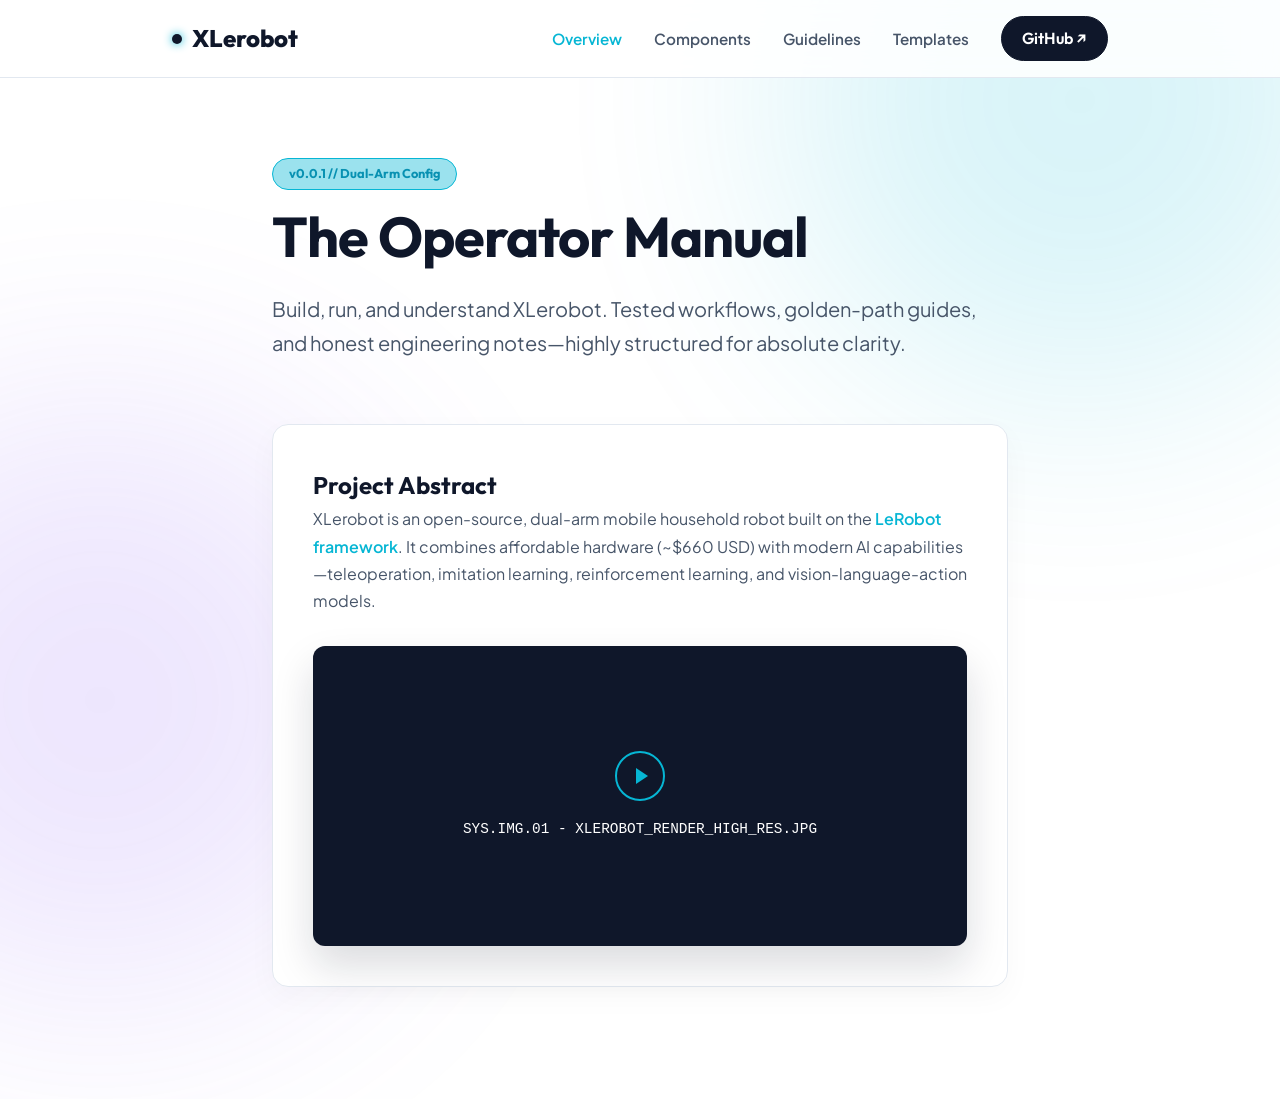
==== index.html @ f9803b89 "template" ====
<!DOCTYPE html>
<html lang="en">
<head>
    <meta charset="UTF-8">
    <meta name="viewport" content="width=device-width, initial-scale=1.0">
    <title>XLerobot | Overview</title>
    <link rel="stylesheet" href="styles.css">
    <link href="https://fonts.googleapis.com/css2?family=Outfit:wght@400;600;800&family=Plus+Jakarta+Sans:wght@400;500;600&display=swap" rel="stylesheet">
</head>
<body>
    <div class="ambient-blob blob-cyan"></div>
    <div class="ambient-blob blob-purple"></div>

    <nav class="top-nav">
        <div class="nav-content">
            <div class="brand">
                <div class="brand-dot"></div>
                XLerobot
            </div>
            <div class="nav-links">
                <a href="index.html" class="active">Overview</a>
                <a href="components.html">Components</a>
                <a href="guidelines.html">Guidelines</a>
                <a href="templates.html">Templates</a>
                <a href="https://github.com/Vector-Wangel/XLeRobot" target="_blank" class="btn-neon">GitHub ↗</a>
            </div>
        </div>
    </nav>

    <main class="page-container">
        <header class="hero">
            <span class="tech-badge">v0.0.1 // Dual-Arm Config</span>
            <h1 class="hero-title">The Operator Manual</h1>
            <p class="hero-desc">Build, run, and understand XLerobot. Tested workflows, golden-path guides, and honest engineering notes—highly structured for absolute clarity.</p>
        </header>

        <section class="card">
            <h2>Project Abstract</h2>
            <p>XLerobot is an open-source, dual-arm mobile household robot built on the <a href="https://github.com/huggingface/lerobot" class="text-neon">LeRobot framework</a>. It combines affordable hardware (~$660 USD) with modern AI capabilities—teleoperation, imitation learning, reinforcement learning, and vision-language-action models.</p>
            
            <div class="media-placeholder mt-4">
                <div class="play-icon"></div>
                <span>SYS.IMG.01 - XLEROBOT_RENDER_HIGH_RES.JPG</span>
            </div>
        </section>
    </main>
</body>
</html>
---- styles.css ----
/* --- LIGHT NEON TECH VARIABLES --- */
:root {
    /* Pure readable background */
    --bg-page: #ffffff;
    --bg-card: #ffffff;
    
    /* High Contrast Text */
    --text-main: #0f172a; /* Slate 900 - Almost Black */
    --text-body: #475569; /* Slate 600 - Highly readable gray */
    
    /* Vibrant Neons (Tuned for white bg) */
    --neon-cyan: #06b6d4;
    --neon-cyan-glow: rgba(6, 182, 212, 0.4);
    --neon-purple: #8b5cf6;
    --neon-purple-glow: rgba(139, 92, 246, 0.4);
    --neon-pink: #ec4899;
    --neon-pink-glow: rgba(236, 72, 153, 0.4);
    
    /* Dark Elements (for contrast) */
    --dark-surface: #0f172a;
    --dark-border: #1e293b;
    
    /* UI Lines */
    --border-light: #e2e8f0;
    
    /* Animations */
    --smooth: all 0.3s cubic-bezier(0.25, 0.8, 0.25, 1);
}

/* --- RESET & TYPOGRAPHY --- */
* { box-sizing: border-box; margin: 0; padding: 0; }
html { scroll-behavior: smooth; }

body {
    font-family: 'Plus Jakarta Sans', sans-serif;
    background-color: var(--bg-page);
    color: var(--text-body);
    line-height: 1.7;
    position: relative;
    overflow-x: hidden;
}

h1, h2, h3, h4 {
    font-family: 'Outfit', sans-serif;
    color: var(--text-main);
    font-weight: 700;
}

.mt-4 { margin-top: 2rem; }

/* --- AMBIENT BLOBS (Light mode style) --- */
.ambient-blob {
    position: fixed;
    width: 600px; height: 600px;
    border-radius: 50%;
    filter: blur(120px);
    z-index: -1;
    opacity: 0.15; /* Subtle so it doesn't interrupt reading */
    animation: float 12s infinite alternate ease-in-out;
}
.blob-cyan { top: -200px; right: -100px; background: var(--neon-cyan); }
.blob-purple { bottom: -100px; left: -200px; background: var(--neon-purple); animation-delay: -4s; }

@keyframes float {
    0% { transform: translateY(0) scale(1); }
    100% { transform: translateY(50px) scale(1.05); }
}

/* --- TOP NAVIGATION --- */
.top-nav {
    position: sticky;
    top: 0; width: 100%;
    background: rgba(255, 255, 255, 0.85);
    backdrop-filter: blur(16px);
    border-bottom: 1px solid var(--border-light);
    z-index: 100;
}

.nav-content {
    max-width: 1000px; margin: 0 auto;
    padding: 1rem 2rem;
    display: flex; justify-content: space-between; align-items: center;
}

.brand {
    font-family: 'Outfit', sans-serif;
    font-size: 1.5rem; font-weight: 800;
    color: var(--text-main);
    display: flex; align-items: center; gap: 10px;
}

.brand-dot {
    width: 10px; height: 10px; border-radius: 50%;
    background: var(--text-main);
    box-shadow: 0 0 10px var(--neon-cyan);
}

.nav-links { display: flex; align-items: center; gap: 2rem; }
.nav-links a:not(.btn-neon) {
    color: var(--text-body);
    text-decoration: none; font-weight: 600;
    font-size: 0.95rem;
    transition: var(--smooth);
}
.nav-links a:not(.btn-neon):hover, .nav-links a.active {
    color: var(--neon-cyan);
}

.btn-neon {
    background: var(--dark-surface);
    color: #fff;
    border: 1px solid var(--dark-surface);
    padding: 0.5rem 1.25rem;
    border-radius: 30px;
    text-decoration: none; font-family: 'Outfit', sans-serif; font-weight: 600;
    transition: var(--smooth);
}
.btn-neon:hover {
    background: #fff;
    color: var(--text-main);
    border-color: var(--neon-cyan);
    box-shadow: 0 0 20px var(--neon-cyan-glow);
}

/* --- PAGE LAYOUT --- */
.page-container {
    max-width: 800px; /* Constrained for perfect reading width */
    margin: 0 auto;
    padding: 5rem 2rem;
}

.hero { margin-bottom: 4rem; }
.page-header { margin-bottom: 3rem; border-bottom: 2px solid var(--text-main); padding-bottom: 1.5rem;}
.page-header h1 { font-size: 2.5rem; margin-bottom: 0.5rem; }

.tech-badge {
    display: inline-block;
    padding: 0.25rem 1rem;
    background: var(--neon-cyan-glow);
    color: #0891b2;
    border: 1px solid var(--neon-cyan);
    border-radius: 20px;
    font-size: 0.8rem; font-weight: 700; font-family: 'Outfit', sans-serif;
    margin-bottom: 1rem;
}
.tech-badge.purple { background: var(--neon-purple-glow); color: #7c3aed; border-color: var(--neon-purple); }

.hero-title { font-size: 3.5rem; letter-spacing: -1px; line-height: 1.1; margin-bottom: 1.5rem; }
.hero-desc { font-size: 1.25rem; color: var(--text-body); }

/* --- CARDS & SECTIONS --- */
.card {
    background: var(--bg-card);
    border: 1px solid var(--border-light);
    border-radius: 16px;
    padding: 2.5rem;
    box-shadow: 0 10px 30px rgba(0,0,0,0.03);
    margin-bottom: 2rem;
    transition: var(--smooth);
}

.text-neon { color: var(--neon-cyan); font-weight: 600; text-decoration: none; }
.text-neon:hover { text-decoration: underline; }

/* Grid for Guidelines */
.grid-2 { display: grid; grid-template-columns: 1fr 1fr; gap: 1.5rem; margin-bottom: 2rem;}
.grid-2 .card { padding: 1.5rem; margin-bottom: 0; }
.card-title { font-size: 1.25rem; margin-bottom: 0.75rem; }

/* Neon Hover Effects on White Cards */
.neon-hover-purple:hover { border-color: var(--neon-purple); box-shadow: 0 10px 30px var(--neon-purple-glow); transform: translateY(-3px); }
.neon-hover-cyan:hover { border-color: var(--neon-cyan); box-shadow: 0 10px 30px var(--neon-cyan-glow); transform: translateY(-3px); }
.neon-hover-pink:hover { border-color: var(--neon-pink); box-shadow: 0 10px 30px var(--neon-pink-glow); transform: translateY(-3px); }

/* --- COMPONENTS (Tables, Terminal, Media) --- */
.media-placeholder {
    width: 100%; height: 300px;
    background: var(--dark-surface);
    border-radius: 12px;
    display: flex; flex-direction: column; align-items: center; justify-content: center;
    color: #fff; font-family: monospace; font-size: 0.9rem;
    box-shadow: 0 20px 40px rgba(15, 23, 42, 0.15);
    transition: var(--smooth);
}
.media-placeholder:hover { box-shadow: 0 15px 35px var(--neon-cyan-glow); border: 1px solid var(--neon-cyan); }
.play-icon { width: 50px; height: 50px; border: 2px solid var(--neon-cyan); border-radius: 50%; margin-bottom: 1rem; display: flex; justify-content: center; align-items: center; }
.play-icon::after { content: ''; border-top: 8px solid transparent; border-bottom: 8px solid transparent; border-left: 12px solid var(--neon-cyan); margin-left: 4px; }

/* Table */
.table-container { overflow-x: auto; border: 1px solid var(--border-light); border-radius: 12px; }
.tech-table { width: 100%; border-collapse: collapse; text-align: left; }
.tech-table th { background: #f8fafc; font-family: 'Outfit'; font-weight: 600; padding: 1rem; border-bottom: 1px solid var(--border-light); }
.tech-table td { padding: 1rem; border-bottom: 1px solid var(--border-light); color: var(--text-main); }
.tech-table tr:hover td { background: #f1f5f9; }

/* Dark Terminal Box */
.terminal-box {
    background: var(--dark-surface);
    border-radius: 12px; overflow: hidden;
    box-shadow: 0 15px 30px rgba(0,0,0,0.1);
}
.terminal-header {
    background: var(--dark-border); padding: 0.75rem 1rem;
    display: flex; align-items: center; gap: 1rem;
    font-family: monospace; font-size: 0.85rem; color: #94a3b8;
}
.dots { display: flex; gap: 6px; }
.dot { width: 10px; height: 10px; border-radius: 50%; }
.dot.red { background: #ef4444; } .dot.yellow { background: #f59e0b; } .dot.green { background: #10b981; }
.terminal-body { padding: 1.5rem; font-family: monospace; font-size: 0.9rem; color: #e2e8f0; line-height: 1.7; }
.log-info { color: #2dd4bf; text-shadow: 0 0 5px rgba(45, 212, 191, 0.5); }

/* --- ALERTS & TEMPLATES --- */
.alert-box {
    position: relative; padding: 1.5rem 1.5rem 1.5rem 2.5rem;
    border-radius: 12px; background: #fff1f2; border: 1px solid #fecdd3;
    color: #be123c; overflow: hidden;
}
.alert-accent { position: absolute; top: 0; left: 0; width: 6px; height: 100%; background: #e11d48; }

.template-block { margin-bottom: 3rem; }
.template-header { display: flex; justify-content: space-between; align-items: center; margin-bottom: 1rem; }
.template-header h2 { margin: 0; font-size: 1.5rem; }

/* Dark Code blocks for templates */
pre {
    background: var(--dark-surface); padding: 1.5rem;
    border-radius: 12px; overflow-x: auto;
    font-family: monospace; font-size: 0.9rem; color: #cbd5e1;
    border-left: 4px solid var(--neon-cyan);
    box-shadow: 0 10px 20px rgba(0,0,0,0.05);
}

/* --- RESPONSIVE --- */
@media (max-width: 768px) {
    .grid-2 { grid-template-columns: 1fr; }
    .hero-title { font-size: 2.5rem; }
    .nav-links a:not(.active) { display: none; }
}
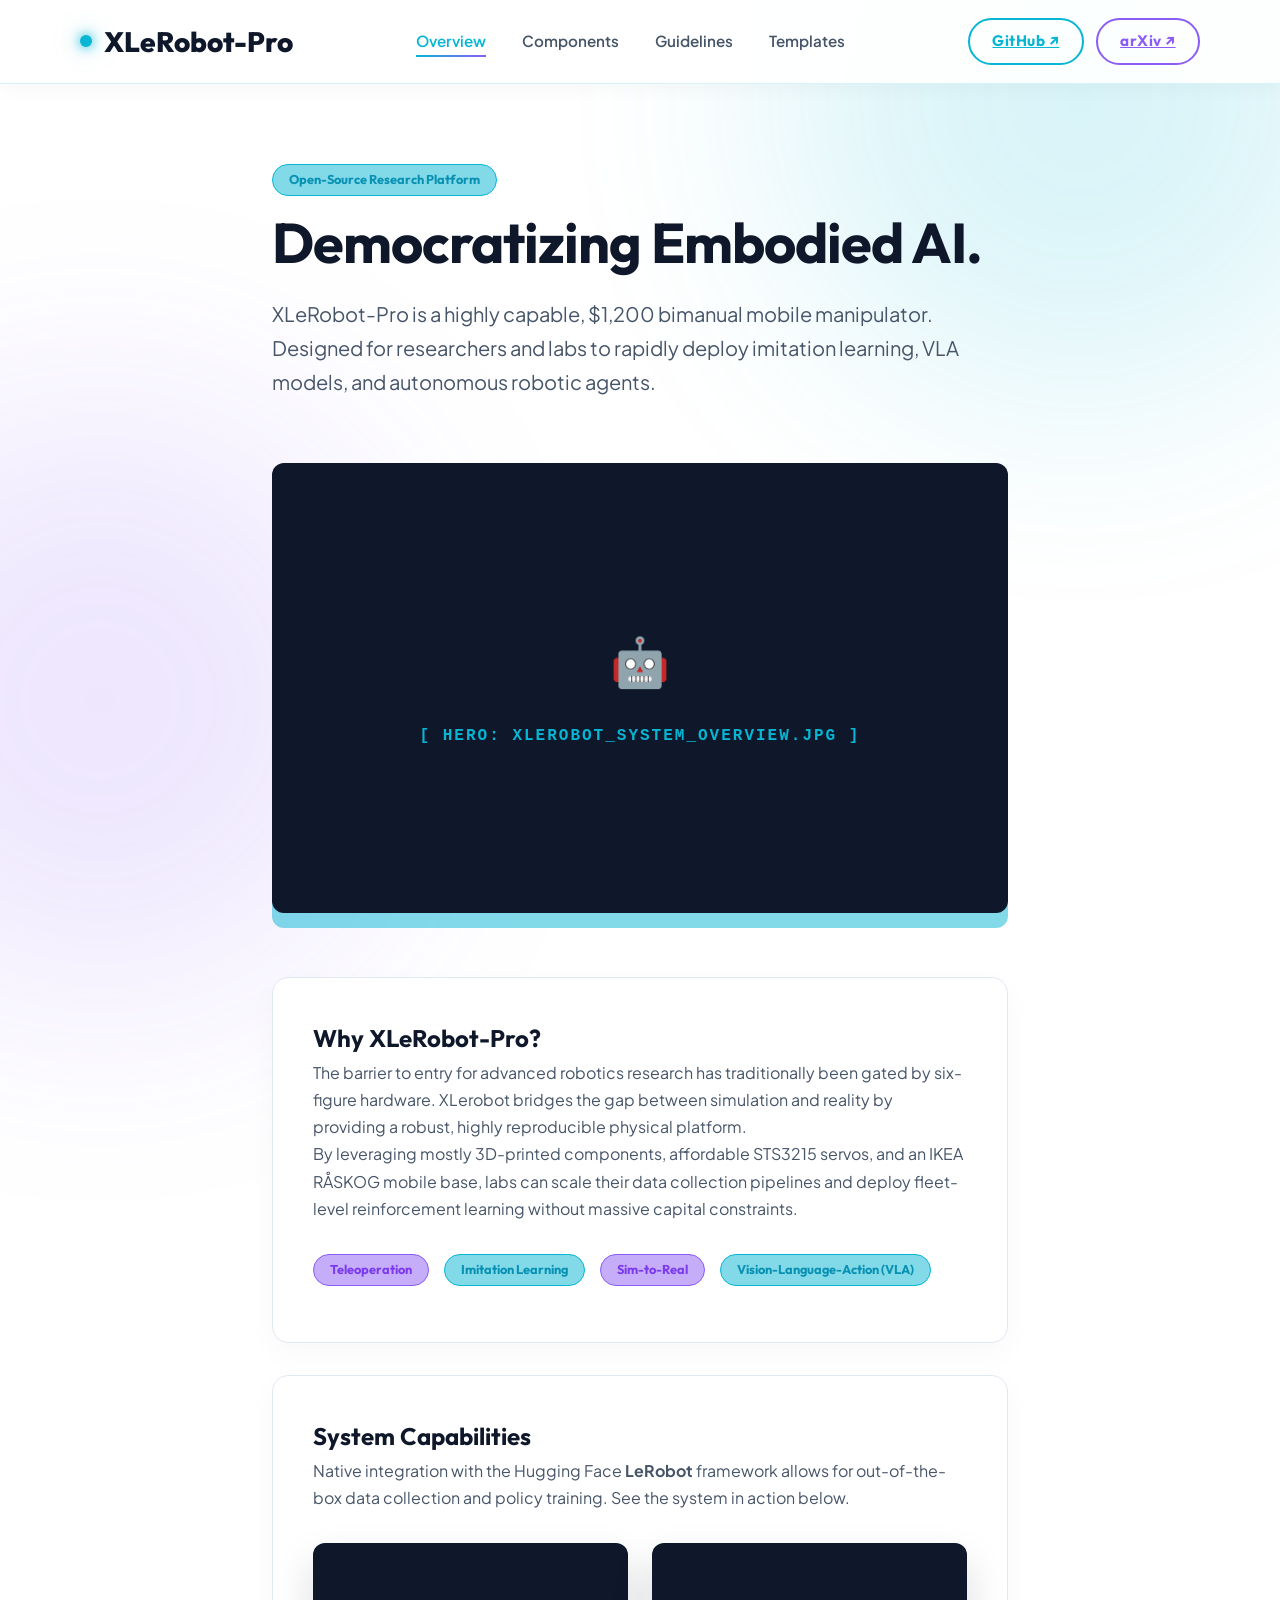
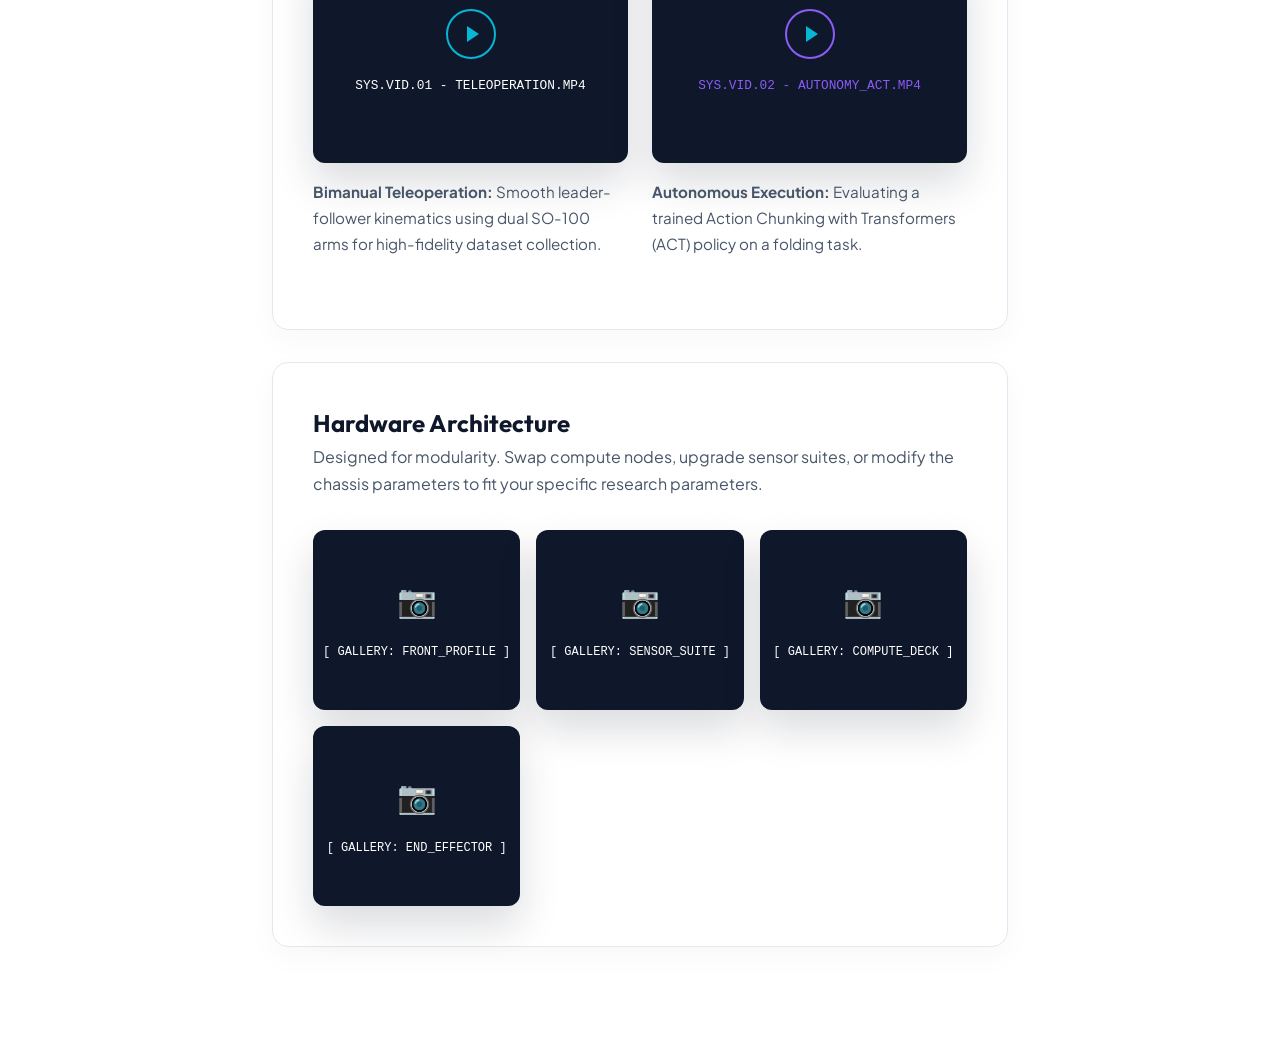
==== commit e4a1eb2b: "index + components" ====
--- a/index.html
+++ b/index.html
@@ -3,7 +3,7 @@
 <head>
     <meta charset="UTF-8">
     <meta name="viewport" content="width=device-width, initial-scale=1.0">
-    <title>XLerobot | Overview</title>
+    <title>XLerobot | Platform Overview</title>
     <link rel="stylesheet" href="styles.css">
     <link href="https://fonts.googleapis.com/css2?family=Outfit:wght@400;600;800&family=Plus+Jakarta+Sans:wght@400;500;600&display=swap" rel="stylesheet">
 </head>
@@ -13,36 +13,103 @@
 
     <nav class="top-nav">
         <div class="nav-content">
-            <div class="brand">
+            <a href="index.html" class="brand">
                 <div class="brand-dot"></div>
-                XLerobot
+                XLeRobot-Pro
+            </a>
+            <div class="nav-menu">
+                <a href="index.html" class="nav-link active">Overview</a>
+                <a href="components.html" class="nav-link">Components</a>
+                <a href="guidelines.html" class="nav-link">Guidelines</a>
+                <a href="templates.html" class="nav-link">Templates</a>
             </div>
-            <div class="nav-links">
-                <a href="index.html" class="active">Overview</a>
-                <a href="components.html">Components</a>
-                <a href="guidelines.html">Guidelines</a>
-                <a href="templates.html">Templates</a>
-                <a href="https://github.com/Vector-Wangel/XLeRobot" target="_blank" class="btn-neon">GitHub ↗</a>
+            <div class="nav-actions">
+                <a href="https://github.com/Vector-Wangel/XLeRobot" target="_blank" class="btn-neon btn-github">GitHub ↗</a>
+                <a href="https://arxiv.org/abs/YOUR_ARXIV_ID_HERE" target="_blank" class="btn-neon btn-arxiv">arXiv ↗</a>
             </div>
         </div>
     </nav>
 
     <main class="page-container">
+        
         <header class="hero">
-            <span class="tech-badge">v0.0.1 // Dual-Arm Config</span>
-            <h1 class="hero-title">The Operator Manual</h1>
-            <p class="hero-desc">Build, run, and understand XLerobot. Tested workflows, golden-path guides, and honest engineering notes—highly structured for absolute clarity.</p>
+            <span class="tech-badge">Open-Source Research Platform</span>
+            <h1 class="hero-title">Democratizing Embodied AI.</h1>
+            <p class="hero-desc">XLeRobot-Pro is a highly capable, $1,200 bimanual mobile manipulator. Designed for researchers and labs to rapidly deploy imitation learning, VLA models, and autonomous robotic agents.</p>
         </header>
 
-        <section class="card">
-            <h2>Project Abstract</h2>
-            <p>XLerobot is an open-source, dual-arm mobile household robot built on the <a href="https://github.com/huggingface/lerobot" class="text-neon">LeRobot framework</a>. It combines affordable hardware (~$660 USD) with modern AI capabilities—teleoperation, imitation learning, reinforcement learning, and vision-language-action models.</p>
+        <div class="hero-image-wrapper" style="margin-bottom: 4rem;">
+            <div class="media-placeholder" style="height: 450px; border-color: var(--neon-cyan); box-shadow: 0 15px 0px var(--neon-cyan-glow);">
+                <span style="font-size: 3rem; margin-bottom: 15px;">🤖</span>
+                <span style="font-size: 1rem; color: var(--neon-cyan); letter-spacing: 2px; font-weight: 600;">[ HERO: XLEROBOT_SYSTEM_OVERVIEW.JPG ]</span>
+            </div>
+        </div>
+
+        <section class="card neon-hover-cyan">
+            <h2>Why XLeRobot-Pro?</h2>
+            <p>The barrier to entry for advanced robotics research has traditionally been gated by six-figure hardware. XLerobot bridges the gap between simulation and reality by providing a robust, highly reproducible physical platform.</p>
+            <p>By leveraging mostly 3D-printed components, affordable STS3215 servos, and an IKEA RÅSKOG mobile base, labs can scale their data collection pipelines and deploy fleet-level reinforcement learning without massive capital constraints.</p>
             
-            <div class="media-placeholder mt-4">
-                <div class="play-icon"></div>
-                <span>SYS.IMG.01 - XLEROBOT_RENDER_HIGH_RES.JPG</span>
+            <div class="mt-4" style="display: flex; gap: 15px; flex-wrap: wrap;">
+                <span class="tech-badge purple">Teleoperation</span>
+                <span class="tech-badge">Imitation Learning</span>
+                <span class="tech-badge purple">Sim-to-Real</span>
+                <span class="tech-badge">Vision-Language-Action (VLA)</span>
             </div>
         </section>
+
+        <section class="card">
+            <h2>System Capabilities</h2>
+            <p>Native integration with the Hugging Face <strong>LeRobot</strong> framework allows for out-of-the-box data collection and policy training. See the system in action below.</p>
+            
+            <div class="grid-2 mt-4">
+                <div>
+                    <div class="media-placeholder" style="height: 220px;">
+                        <div class="play-icon"></div>
+                        <span style="font-size: 0.8rem;">SYS.VID.01 - TELEOPERATION.MP4</span>
+                    </div>
+                    <p style="margin-top: 1rem; font-size: 0.95rem;"><strong>Bimanual Teleoperation:</strong> Smooth leader-follower kinematics using dual SO-100 arms for high-fidelity dataset collection.</p>
+                </div>
+
+                <div>
+                    <div class="media-placeholder" style="height: 220px; border-color: var(--neon-purple);">
+                        <div class="play-icon" style="border-color: var(--neon-purple);"></div>
+                        <span style="font-size: 0.8rem; color: var(--neon-purple);">SYS.VID.02 - AUTONOMY_ACT.MP4</span>
+                    </div>
+                    <p style="margin-top: 1rem; font-size: 0.95rem;"><strong>Autonomous Execution:</strong> Evaluating a trained Action Chunking with Transformers (ACT) policy on a folding task.</p>
+                </div>
+            </div>
+        </section>
+
+        <section class="card neon-hover-purple">
+            <h2>Hardware Architecture</h2>
+            <p>Designed for modularity. Swap compute nodes, upgrade sensor suites, or modify the chassis parameters to fit your specific research parameters.</p>
+            
+            <div style="display: grid; grid-template-columns: repeat(auto-fit, minmax(200px, 1fr)); gap: 1rem; margin-top: 2rem;">
+                
+                <div class="media-placeholder" style="height: 180px;">
+                    <span style="font-size: 2rem; margin-bottom: 10px;">📷</span>
+                    <span style="font-size: 0.75rem;">[ GALLERY: FRONT_PROFILE ]</span>
+                </div>
+                
+                <div class="media-placeholder" style="height: 180px;">
+                    <span style="font-size: 2rem; margin-bottom: 10px;">📷</span>
+                    <span style="font-size: 0.75rem;">[ GALLERY: SENSOR_SUITE ]</span>
+                </div>
+                
+                <div class="media-placeholder" style="height: 180px;">
+                    <span style="font-size: 2rem; margin-bottom: 10px;">📷</span>
+                    <span style="font-size: 0.75rem;">[ GALLERY: COMPUTE_DECK ]</span>
+                </div>
+
+                <div class="media-placeholder" style="height: 180px;">
+                    <span style="font-size: 2rem; margin-bottom: 10px;">📷</span>
+                    <span style="font-size: 0.75rem;">[ GALLERY: END_EFFECTOR ]</span>
+                </div>
+
+            </div>
+        </section>
+
     </main>
 </body>
 </html>
--- a/styles.css
+++ b/styles.css
@@ -1,29 +1,18 @@
 /* --- LIGHT NEON TECH VARIABLES --- */
 :root {
-    /* Pure readable background */
     --bg-page: #ffffff;
     --bg-card: #ffffff;
-    
-    /* High Contrast Text */
-    --text-main: #0f172a; /* Slate 900 - Almost Black */
-    --text-body: #475569; /* Slate 600 - Highly readable gray */
-    
-    /* Vibrant Neons (Tuned for white bg) */
+    --text-main: #0f172a;
+    --text-body: #475569;
     --neon-cyan: #06b6d4;
-    --neon-cyan-glow: rgba(6, 182, 212, 0.4);
+    --neon-cyan-glow: rgba(6, 182, 212, 0.5);
     --neon-purple: #8b5cf6;
-    --neon-purple-glow: rgba(139, 92, 246, 0.4);
+    --neon-purple-glow: rgba(139, 92, 246, 0.5);
     --neon-pink: #ec4899;
     --neon-pink-glow: rgba(236, 72, 153, 0.4);
-    
-    /* Dark Elements (for contrast) */
     --dark-surface: #0f172a;
     --dark-border: #1e293b;
-    
-    /* UI Lines */
     --border-light: #e2e8f0;
-    
-    /* Animations */
     --smooth: all 0.3s cubic-bezier(0.25, 0.8, 0.25, 1);
 }
 
@@ -48,14 +37,14 @@
 
 .mt-4 { margin-top: 2rem; }
 
-/* --- AMBIENT BLOBS (Light mode style) --- */
+/* --- AMBIENT BLOBS --- */
 .ambient-blob {
     position: fixed;
     width: 600px; height: 600px;
     border-radius: 50%;
     filter: blur(120px);
     z-index: -1;
-    opacity: 0.15; /* Subtle so it doesn't interrupt reading */
+    opacity: 0.15;
     animation: float 12s infinite alternate ease-in-out;
 }
 .blob-cyan { top: -200px; right: -100px; background: var(--neon-cyan); }
@@ -66,71 +55,149 @@
     100% { transform: translateY(50px) scale(1.05); }
 }
 
-/* --- TOP NAVIGATION --- */
+/* --- TOP NAVIGATION (COOLER GLASS + NEON) --- */
 .top-nav {
     position: sticky;
     top: 0; width: 100%;
-    background: rgba(255, 255, 255, 0.85);
-    backdrop-filter: blur(16px);
-    border-bottom: 1px solid var(--border-light);
+    background: rgba(255, 255, 255, 0.92);
+    backdrop-filter: blur(20px);
+    border-bottom: 1px solid rgba(6, 182, 212, 0.15);
+    box-shadow: 0 4px 20px rgba(0,0,0,0.04);
     z-index: 100;
 }
 
 .nav-content {
-    max-width: 1000px; margin: 0 auto;
-    padding: 1rem 2rem;
-    display: flex; justify-content: space-between; align-items: center;
-}
-
+    max-width: 1200px;
+    margin: 0 auto;
+    padding: 1.1rem 2.5rem;
+    display: flex;
+    justify-content: space-between;
+    align-items: center;
+    gap: 2rem;
+}
+
+/* Brand */
 .brand {
+    display: flex;
+    align-items: center;
+    gap: 12px;
     font-family: 'Outfit', sans-serif;
-    font-size: 1.5rem; font-weight: 800;
+    font-size: 1.75rem;
+    font-weight: 800;
     color: var(--text-main);
-    display: flex; align-items: center; gap: 10px;
+    text-decoration: none;
+    transition: var(--smooth);
+}
+
+.brand:hover .brand-dot {
+    animation: pulse 1.5s infinite;
 }
 
 .brand-dot {
-    width: 10px; height: 10px; border-radius: 50%;
-    background: var(--text-main);
-    box-shadow: 0 0 10px var(--neon-cyan);
-}
-
-.nav-links { display: flex; align-items: center; gap: 2rem; }
-.nav-links a:not(.btn-neon) {
+    width: 12px; height: 12px;
+    background: var(--neon-cyan);
+    border-radius: 50%;
+    box-shadow: 0 0 12px var(--neon-cyan), 0 0 24px var(--neon-cyan-glow);
+    transition: var(--smooth);
+}
+
+@keyframes pulse {
+    0%, 100% { opacity: 1; }
+    50% { opacity: 0.4; }
+}
+
+/* Nav Menu */
+.nav-menu {
+    display: flex;
+    align-items: center;
+    gap: 2.25rem;
+}
+
+.nav-link {
     color: var(--text-body);
-    text-decoration: none; font-weight: 600;
+    text-decoration: none;
+    font-weight: 600;
     font-size: 0.95rem;
-    transition: var(--smooth);
-}
-.nav-links a:not(.btn-neon):hover, .nav-links a.active {
+    position: relative;
+    transition: var(--smooth);
+}
+
+.nav-link::after {
+    content: '';
+    position: absolute;
+    bottom: -3px;
+    left: 0;
+    width: 0;
+    height: 2px;
+    background: linear-gradient(to right, var(--neon-cyan), var(--neon-purple));
+    transition: width 0.3s ease;
+}
+
+.nav-link:hover, .nav-link.active {
     color: var(--neon-cyan);
 }
 
+.nav-link:hover::after, .nav-link.active::after {
+    width: 100%;
+}
+
+/* Neon Action Buttons */
+.nav-actions {
+    display: flex;
+    align-items: center;
+    gap: 12px;
+}
+
 .btn-neon {
-    background: var(--dark-surface);
-    color: #fff;
-    border: 1px solid var(--dark-surface);
-    padding: 0.5rem 1.25rem;
-    border-radius: 30px;
-    text-decoration: none; font-family: 'Outfit', sans-serif; font-weight: 600;
-    transition: var(--smooth);
-}
-.btn-neon:hover {
-    background: #fff;
-    color: var(--text-main);
-    border-color: var(--neon-cyan);
-    box-shadow: 0 0 20px var(--neon-cyan-glow);
+    padding: 0.55rem 1.4rem;
+    border-radius: 9999px;
+    font-family: 'Outfit', sans-serif;
+    font-weight: 700;
+    font-size: 0.95rem;
+    letter-spacing: 0.5px;
+    display: inline-flex;
+    align-items: center;
+    gap: 6px;
+    transition: all 0.3s cubic-bezier(0.4, 0, 0.2, 1);
+    position: relative;
+    overflow: hidden;
+}
+
+.btn-github {
+    border: 2px solid var(--neon-cyan);
+    color: var(--neon-cyan);
+    background: transparent;
+}
+
+.btn-github:hover {
+    background: var(--neon-cyan);
+    color: white;
+    box-shadow: 0 0 25px 8px var(--neon-cyan-glow);
+    transform: translateY(-2px);
+}
+
+.btn-arxiv {
+    border: 2px solid var(--neon-purple);
+    color: var(--neon-purple);
+    background: transparent;
+}
+
+.btn-arxiv:hover {
+    background: var(--neon-purple);
+    color: white;
+    box-shadow: 0 0 25px 8px var(--neon-purple-glow);
+    transform: translateY(-2px);
 }
 
 /* --- PAGE LAYOUT --- */
 .page-container {
-    max-width: 800px; /* Constrained for perfect reading width */
+    max-width: 800px;
     margin: 0 auto;
     padding: 5rem 2rem;
 }
 
 .hero { margin-bottom: 4rem; }
-.page-header { margin-bottom: 3rem; border-bottom: 2px solid var(--text-main); padding-bottom: 1.5rem;}
+.page-header { margin-bottom: 3rem; border-bottom: 2px solid var(--text-main); padding-bottom: 1.5rem; }
 .page-header h1 { font-size: 2.5rem; margin-bottom: 0.5rem; }
 
 .tech-badge {
@@ -159,6 +226,11 @@
     transition: var(--smooth);
 }
 
+.card:hover {
+    border-color: var(--neon-cyan);
+    box-shadow: 0 15px 35px var(--neon-cyan-glow);
+}
+
 .text-neon { color: var(--neon-cyan); font-weight: 600; text-decoration: none; }
 .text-neon:hover { text-decoration: underline; }
 
@@ -233,7 +305,9 @@
 
 /* --- RESPONSIVE --- */
 @media (max-width: 768px) {
+    .nav-content { flex-wrap: wrap; gap: 1rem; padding: 1rem 1.5rem; }
+    .nav-menu { order: 3; width: 100%; justify-content: center; gap: 1.5rem; }
+    .nav-actions { order: 2; }
     .grid-2 { grid-template-columns: 1fr; }
     .hero-title { font-size: 2.5rem; }
-    .nav-links a:not(.active) { display: none; }
 }
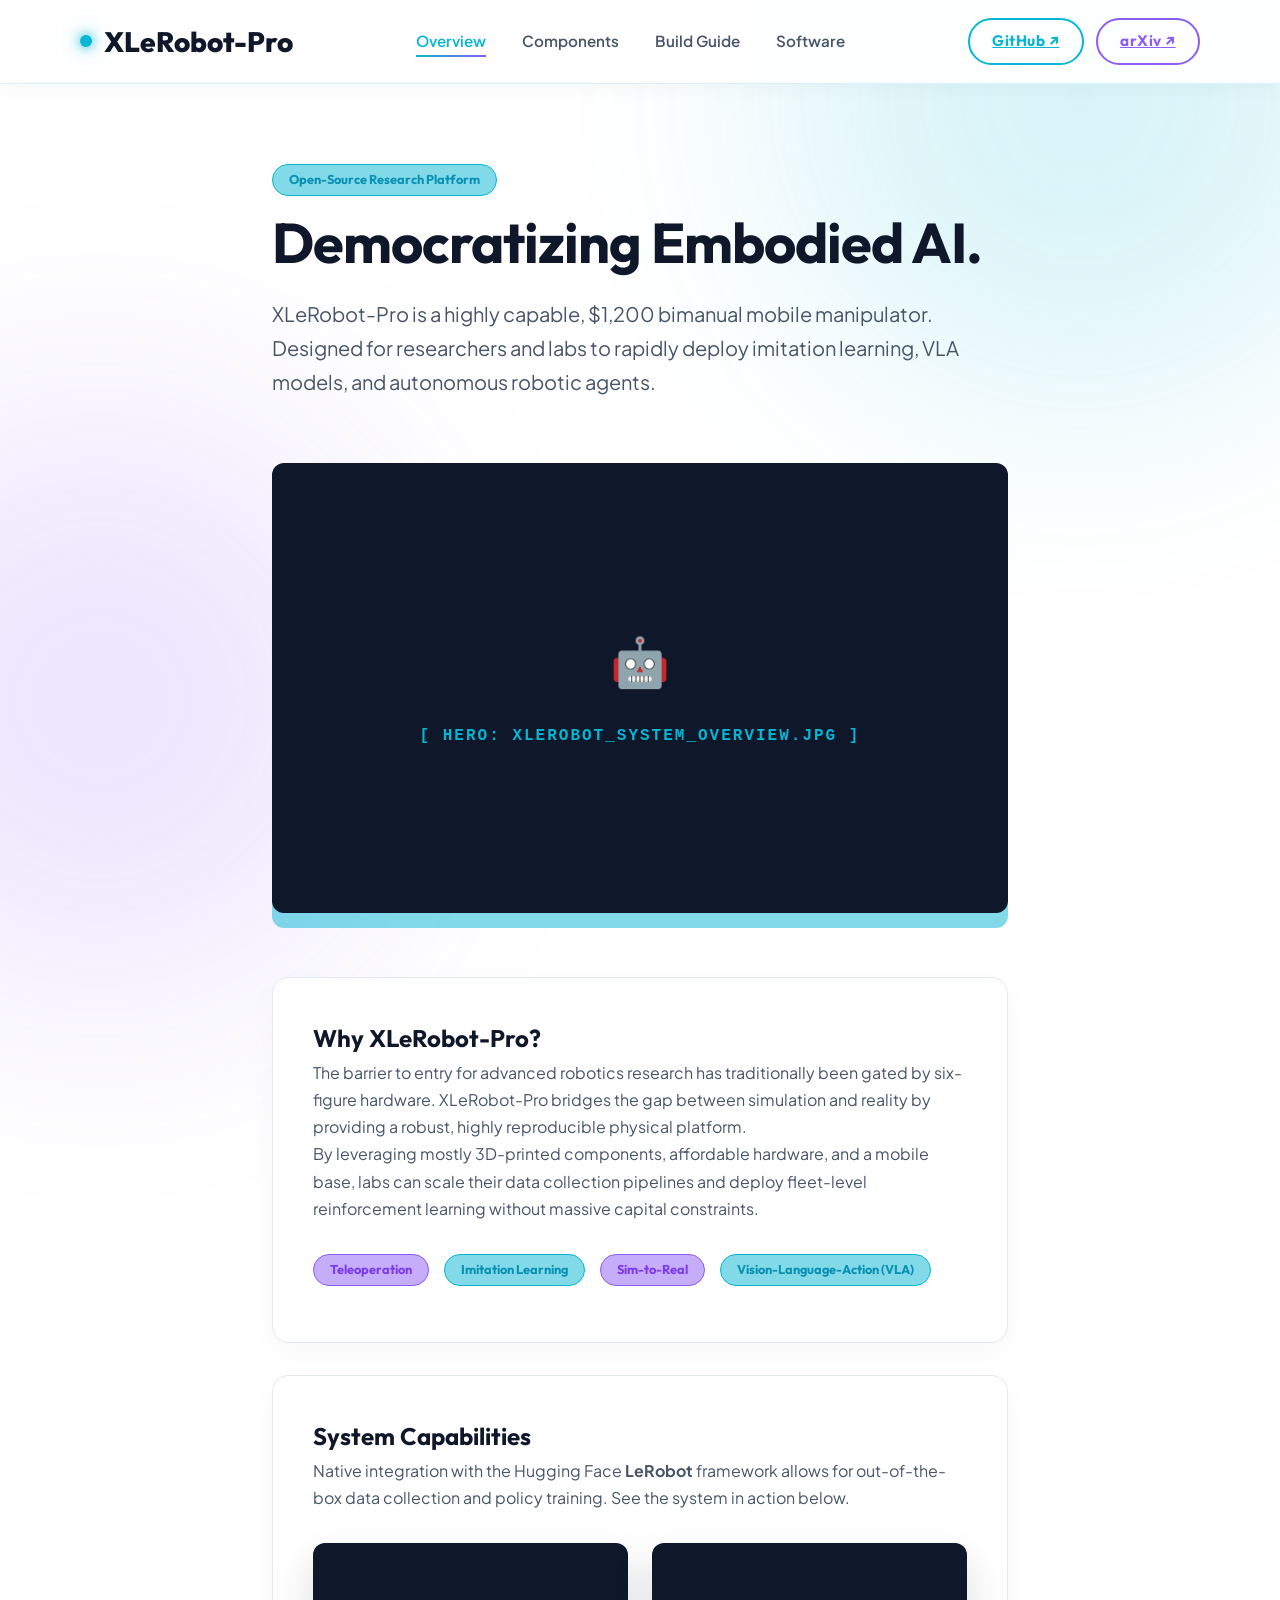
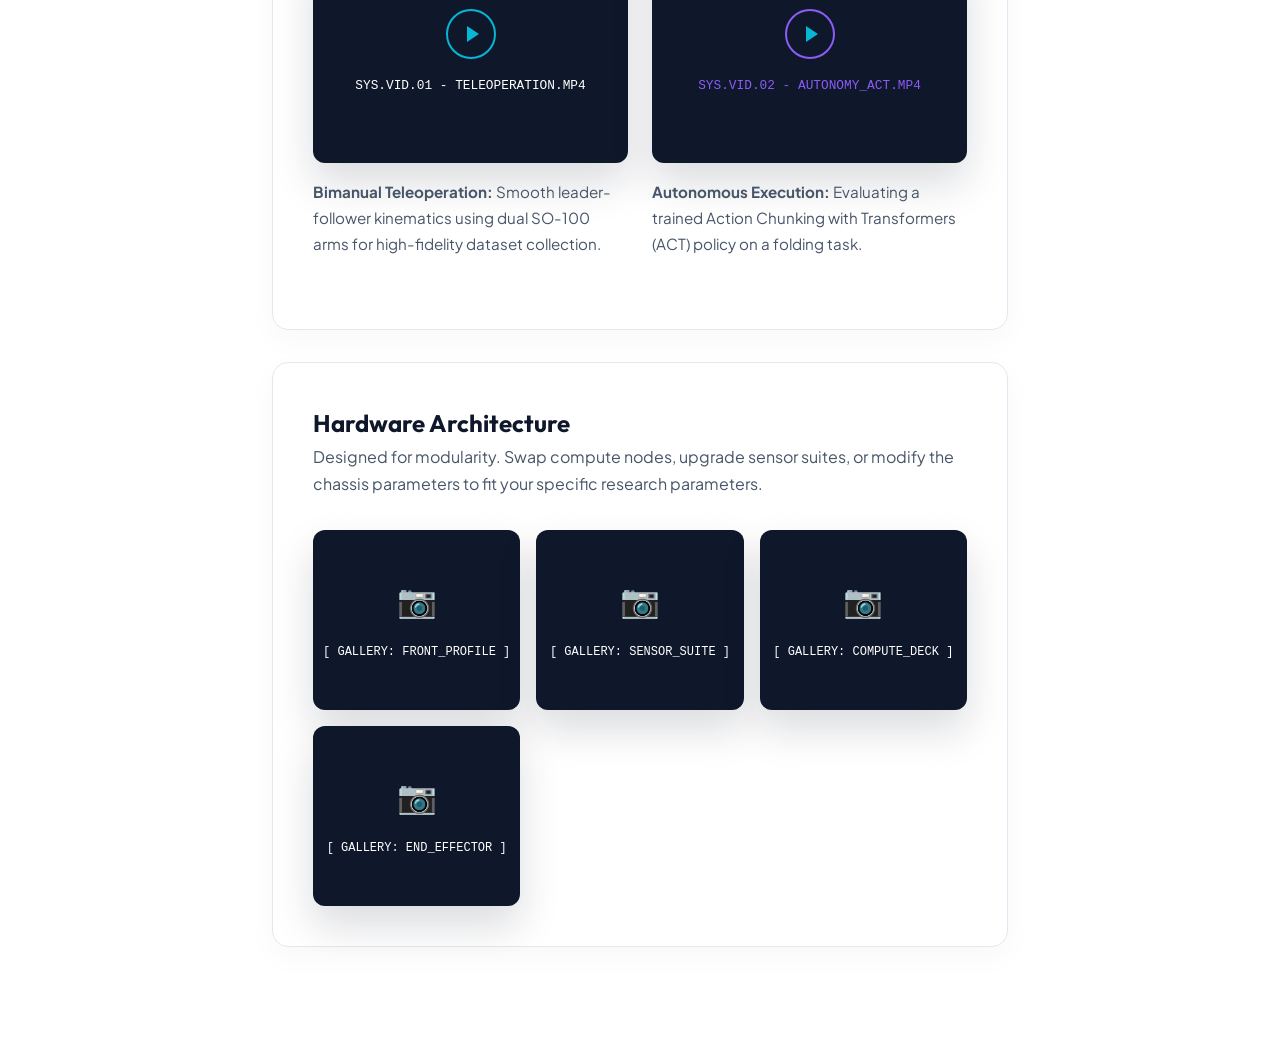
==== commit 207a5ff8: "Adding rest of info" ====
--- a/index.html
+++ b/index.html
@@ -20,8 +20,8 @@
             <div class="nav-menu">
                 <a href="index.html" class="nav-link active">Overview</a>
                 <a href="components.html" class="nav-link">Components</a>
-                <a href="guidelines.html" class="nav-link">Guidelines</a>
-                <a href="templates.html" class="nav-link">Templates</a>
+                <a href="build-guide.html" class="nav-link">Build Guide</a>
+                <a href="software.html" class="nav-link">Software</a>
             </div>
             <div class="nav-actions">
                 <a href="https://github.com/Vector-Wangel/XLeRobot" target="_blank" class="btn-neon btn-github">GitHub ↗</a>
@@ -47,8 +47,8 @@
 
         <section class="card neon-hover-cyan">
             <h2>Why XLeRobot-Pro?</h2>
-            <p>The barrier to entry for advanced robotics research has traditionally been gated by six-figure hardware. XLerobot bridges the gap between simulation and reality by providing a robust, highly reproducible physical platform.</p>
-            <p>By leveraging mostly 3D-printed components, affordable STS3215 servos, and an IKEA RÅSKOG mobile base, labs can scale their data collection pipelines and deploy fleet-level reinforcement learning without massive capital constraints.</p>
+            <p>The barrier to entry for advanced robotics research has traditionally been gated by six-figure hardware. XLeRobot-Pro bridges the gap between simulation and reality by providing a robust, highly reproducible physical platform.</p>
+            <p>By leveraging mostly 3D-printed components, affordable hardware, and a mobile base, labs can scale their data collection pipelines and deploy fleet-level reinforcement learning without massive capital constraints.</p>
             
             <div class="mt-4" style="display: flex; gap: 15px; flex-wrap: wrap;">
                 <span class="tech-badge purple">Teleoperation</span>
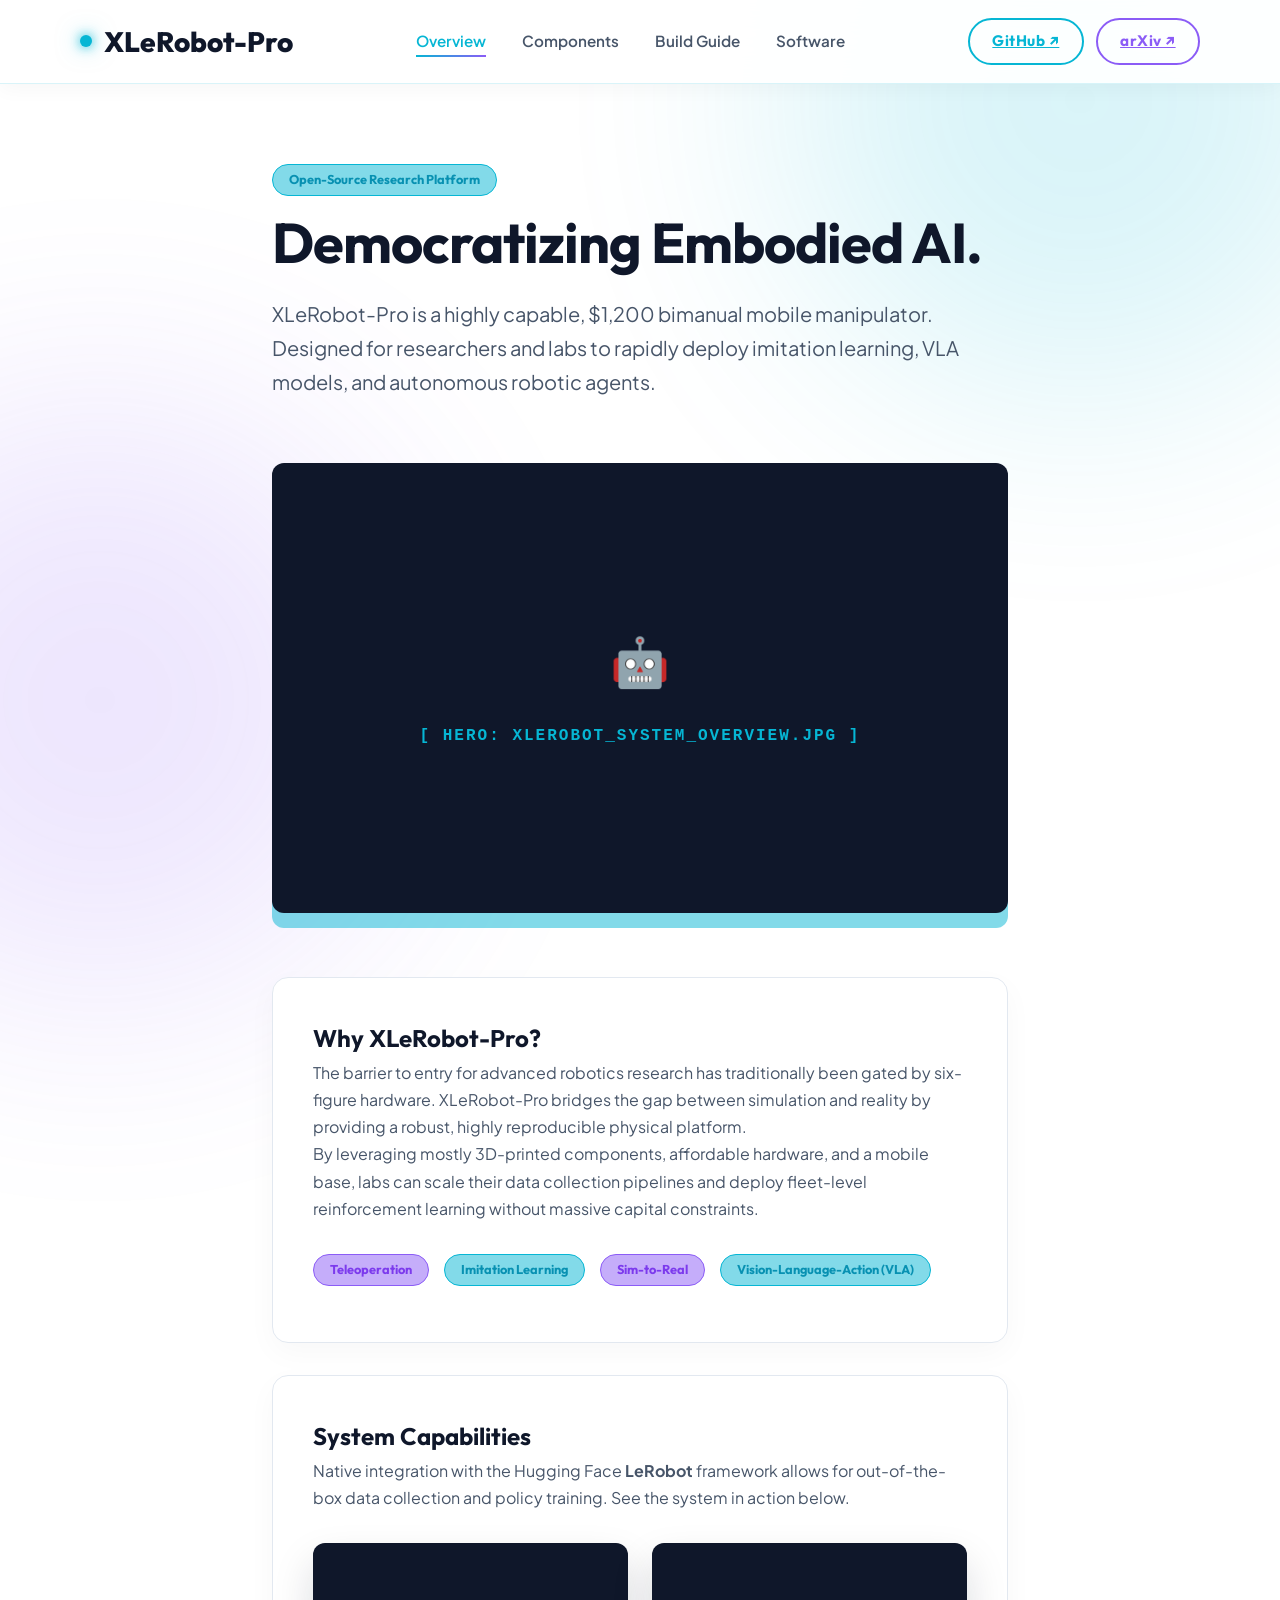
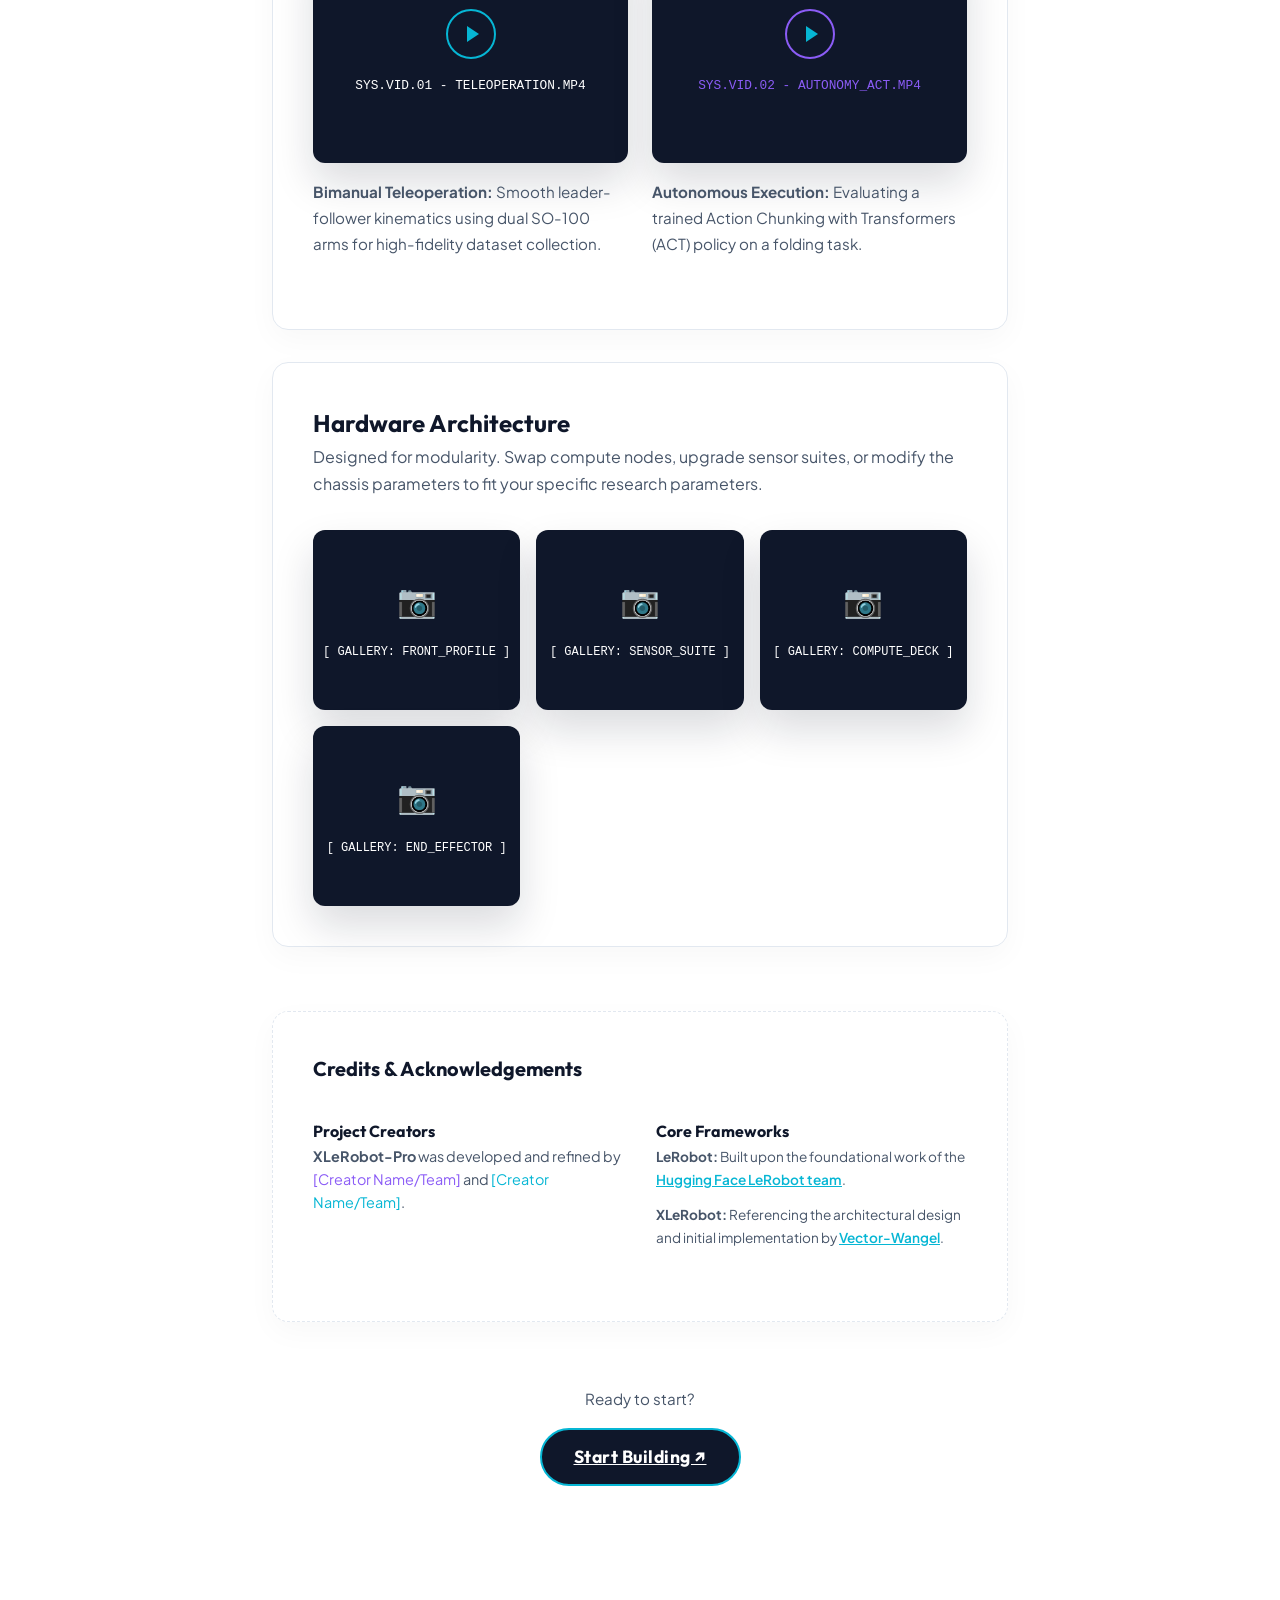
==== commit 466215ba: "add tutorial" ====
--- a/index.html
+++ b/index.html
@@ -110,6 +110,39 @@
             </div>
         </section>
 
+        <section class="card" style="background: var(--bg-page); border: 1px dashed var(--border-light); margin-top: 4rem;">
+            <h2 style="font-size: 1.25rem;">Credits & Acknowledgements</h2>
+            
+            <div class="grid-2 mt-4" style="gap: 2rem;">
+                <div>
+                    <h3 style="font-size: 1rem; color: var(--text-main);">Project Creators</h3>
+                    <p style="font-size: 0.9rem; line-height: 1.6;">
+                        <strong>XLeRobot-Pro</strong> was developed and refined by 
+                        <span style="color: var(--neon-purple);">[Creator Name/Team]</span> and 
+                        <span style="color: var(--neon-cyan);">[Creator Name/Team]</span>.
+                    </p>
+                </div>
+                <div>
+                    <h3 style="font-size: 1rem; color: var(--text-main);">Core Frameworks</h3>
+                    <ul style="font-size: 0.85rem; list-style: none; padding: 0;">
+                        <li style="margin-bottom: 0.75rem;">
+                            <strong>LeRobot:</strong> Built upon the foundational work of the 
+                            <a href="https://github.com/huggingface/lerobot" target="_blank" class="text-neon" style="text-decoration: underline;">Hugging Face LeRobot team</a>.
+                        </li>
+                        <li>
+                            <strong>XLeRobot:</strong> Referencing the architectural design and initial implementation by 
+                            <a href="https://github.com/Vector-Wangel/XLeRobot" target="_blank" class="text-neon" style="text-decoration: underline;">Vector-Wangel</a>.
+                        </li>
+                    </ul>
+                </div>
+            </div>
+        </section>
+
+        <div style="text-align: center; margin: 4rem 0 2rem 0;">
+            <p style="color: var(--text-body); font-size: 0.95rem; margin-bottom: 1rem;">Ready to start?</p>
+            <a href="build-guide.html" class="btn-neon btn-github" style="display: inline-block; padding: 0.75rem 2rem; font-size: 1.1rem; background: var(--text-main); color: var(--bg-page);">Start Building ↗</a>
+        </div>
+
     </main>
 </body>
 </html>
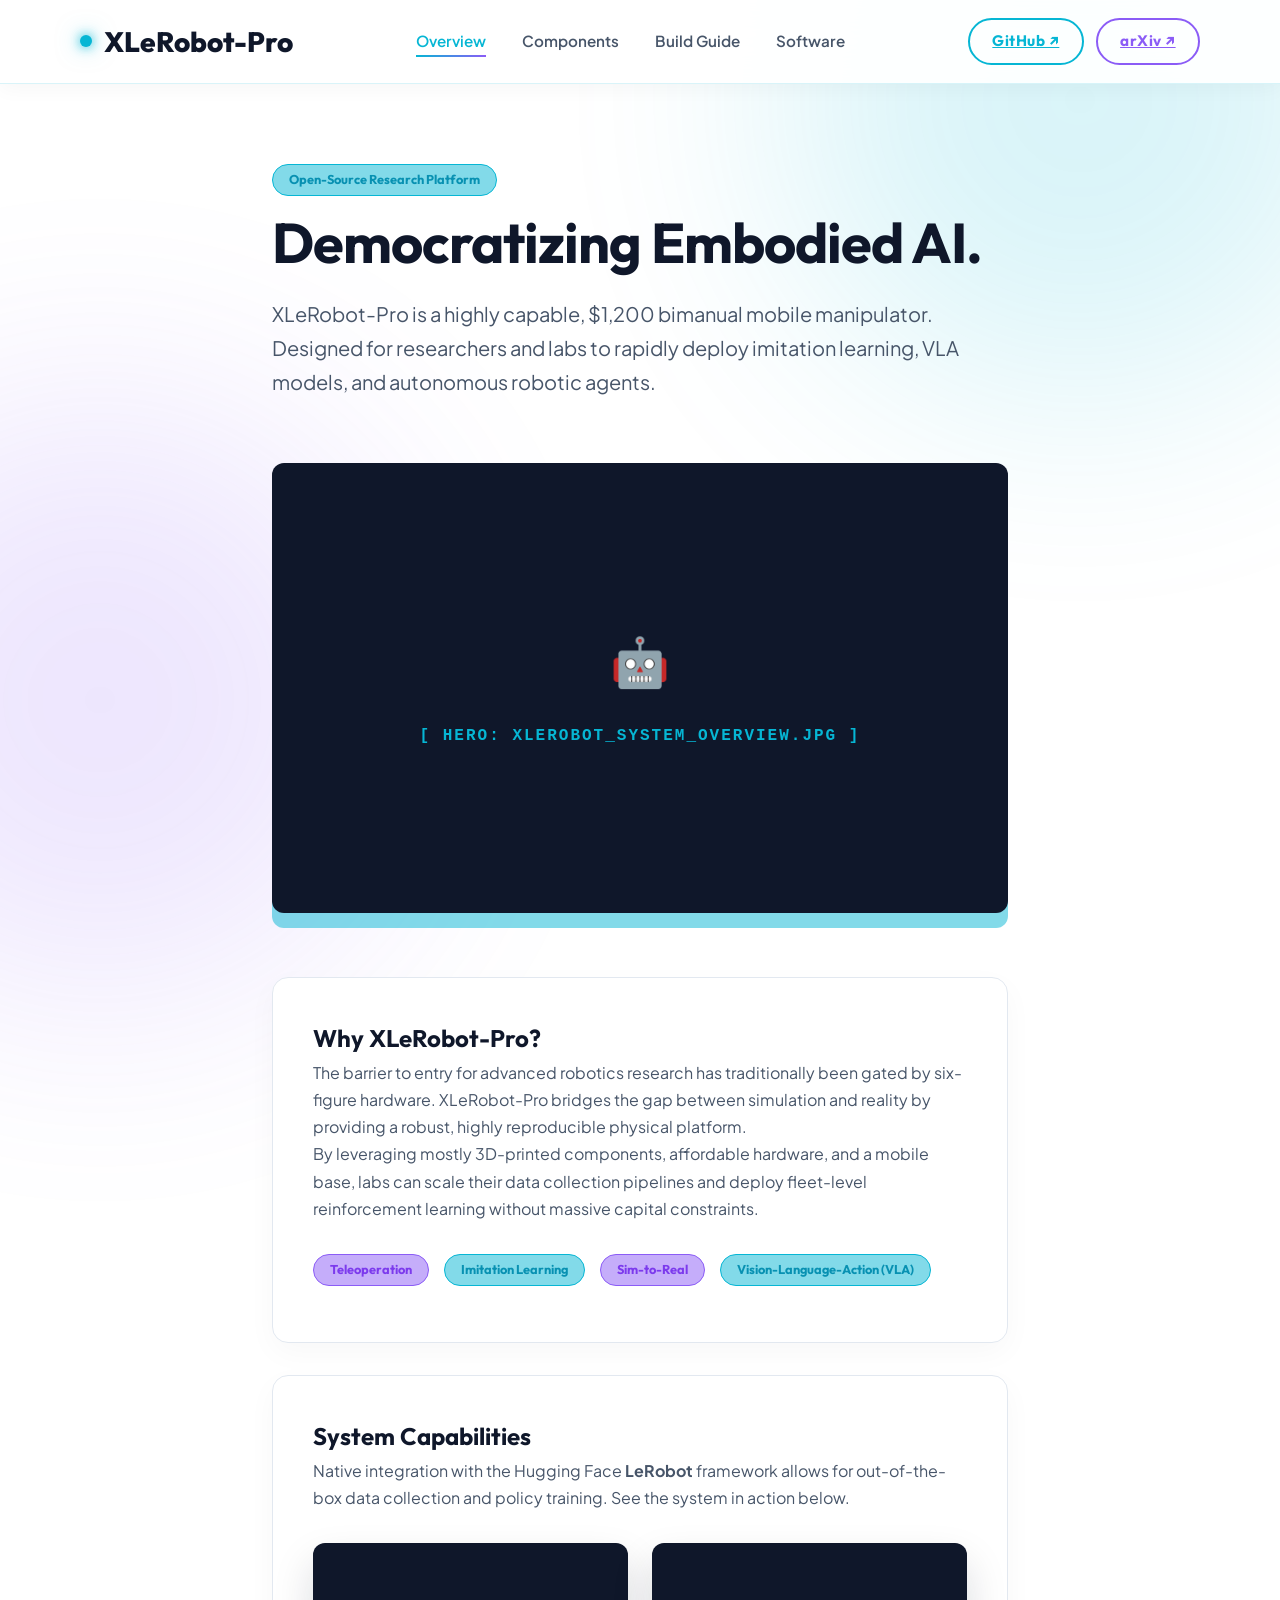
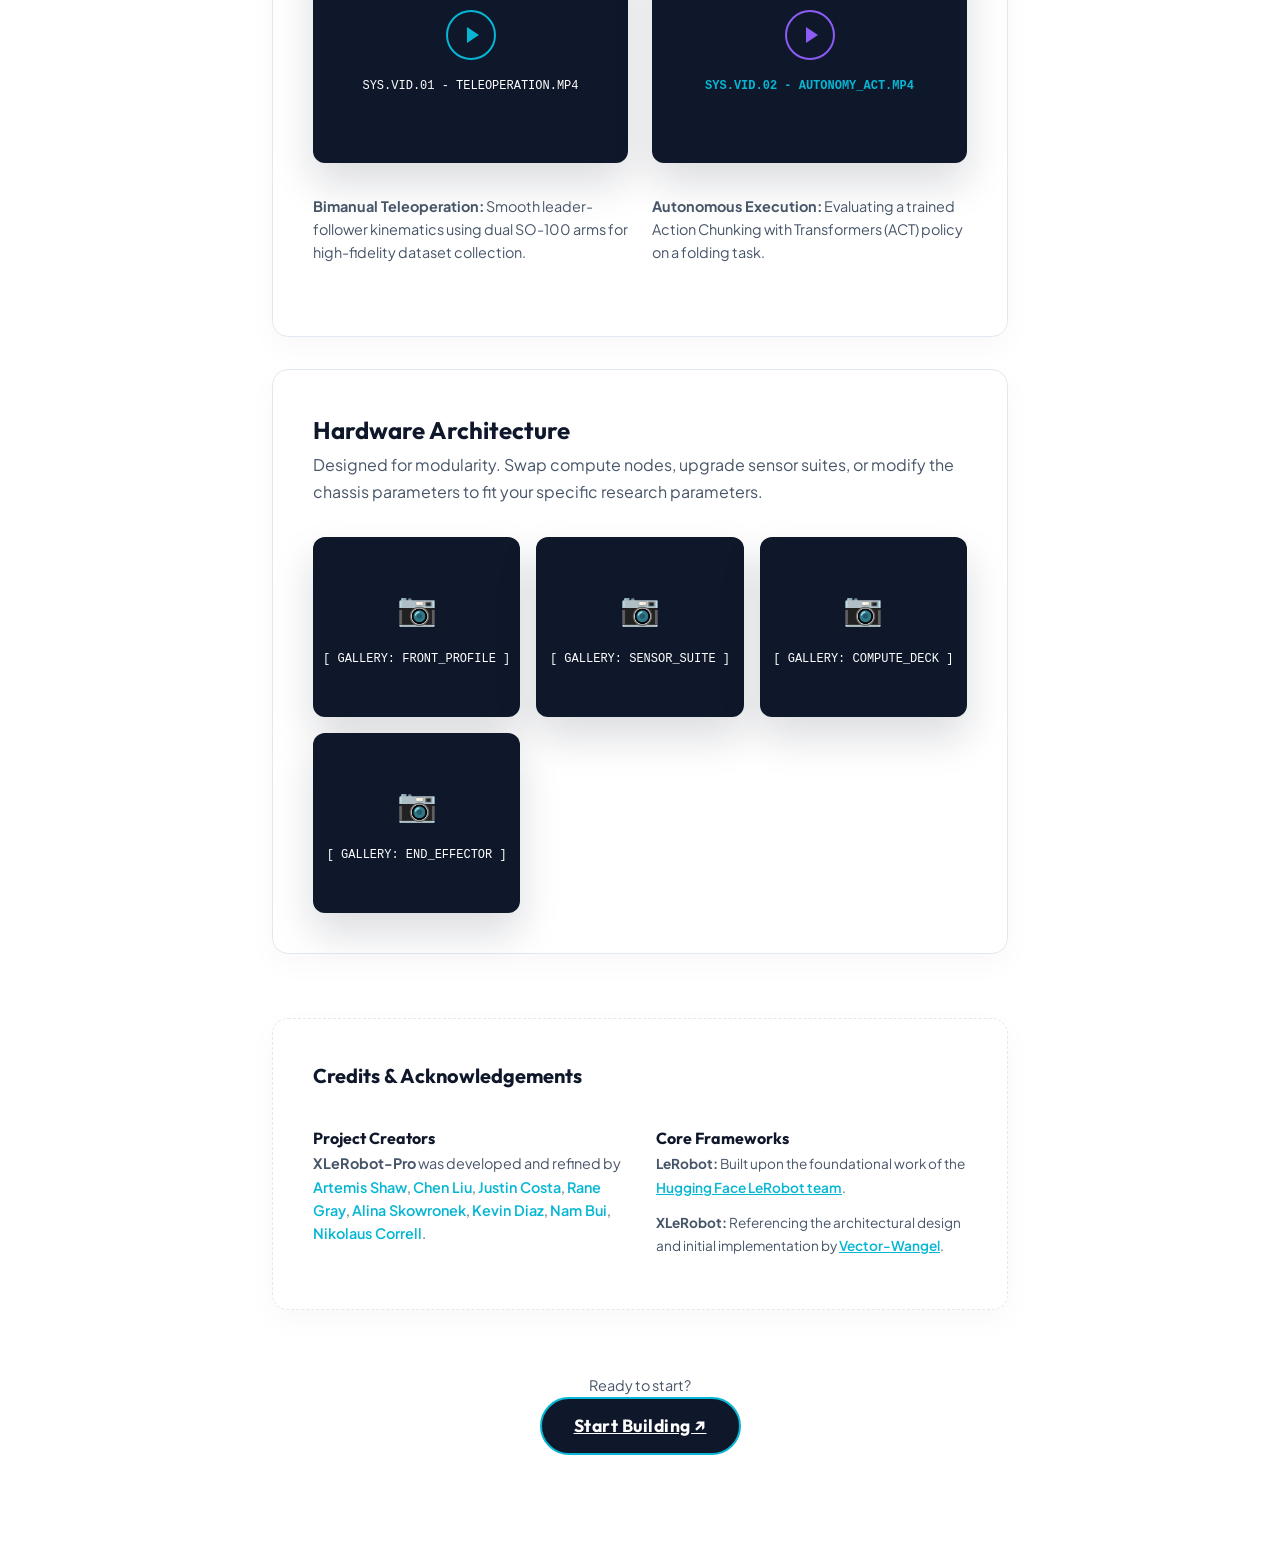
==== commit 864b3b10: "cleaning up styles" ====
--- a/index.html
+++ b/index.html
@@ -24,8 +24,8 @@
                 <a href="software.html" class="nav-link">Software</a>
             </div>
             <div class="nav-actions">
-                <a href="https://github.com/Vector-Wangel/XLeRobot" target="_blank" class="btn-neon btn-github">GitHub ↗</a>
-                <a href="https://arxiv.org/abs/YOUR_ARXIV_ID_HERE" target="_blank" class="btn-neon btn-arxiv">arXiv ↗</a>
+                <a href="https://github.com/Minko82/xlerobot-pro" target="_blank" class="btn-neon btn-github">GitHub ↗</a>
+                <a href="https://arxiv.org/abs/2603.09051" target="_blank" class="btn-neon btn-arxiv">arXiv ↗</a>
             </div>
         </div>
     </nav>
@@ -38,10 +38,10 @@
             <p class="hero-desc">XLeRobot-Pro is a highly capable, $1,200 bimanual mobile manipulator. Designed for researchers and labs to rapidly deploy imitation learning, VLA models, and autonomous robotic agents.</p>
         </header>
 
-        <div class="hero-image-wrapper" style="margin-bottom: 4rem;">
-            <div class="media-placeholder" style="height: 450px; border-color: var(--neon-cyan); box-shadow: 0 15px 0px var(--neon-cyan-glow);">
-                <span style="font-size: 3rem; margin-bottom: 15px;">🤖</span>
-                <span style="font-size: 1rem; color: var(--neon-cyan); letter-spacing: 2px; font-weight: 600;">[ HERO: XLEROBOT_SYSTEM_OVERVIEW.JPG ]</span>
+        <div class="hero-image-wrapper">
+            <div class="media-placeholder hero-size">
+                <span class="icon-large">🤖</span>
+                <span class="label-hero">[ HERO: XLEROBOT_SYSTEM_OVERVIEW.JPG ]</span>
             </div>
         </div>
 
@@ -50,7 +50,7 @@
             <p>The barrier to entry for advanced robotics research has traditionally been gated by six-figure hardware. XLeRobot-Pro bridges the gap between simulation and reality by providing a robust, highly reproducible physical platform.</p>
             <p>By leveraging mostly 3D-printed components, affordable hardware, and a mobile base, labs can scale their data collection pipelines and deploy fleet-level reinforcement learning without massive capital constraints.</p>
             
-            <div class="mt-4" style="display: flex; gap: 15px; flex-wrap: wrap;">
+            <div class="mt-4 flex-wrap-gap">
                 <span class="tech-badge purple">Teleoperation</span>
                 <span class="tech-badge">Imitation Learning</span>
                 <span class="tech-badge purple">Sim-to-Real</span>
@@ -64,19 +64,19 @@
             
             <div class="grid-2 mt-4">
                 <div>
-                    <div class="media-placeholder" style="height: 220px;">
+                    <div class="media-placeholder video-size">
                         <div class="play-icon"></div>
-                        <span style="font-size: 0.8rem;">SYS.VID.01 - TELEOPERATION.MP4</span>
+                        <span class="label-small">SYS.VID.01 - TELEOPERATION.MP4</span>
                     </div>
-                    <p style="margin-top: 1rem; font-size: 0.95rem;"><strong>Bimanual Teleoperation:</strong> Smooth leader-follower kinematics using dual SO-100 arms for high-fidelity dataset collection.</p>
+                    <p class="mt-4 credits-text"><strong>Bimanual Teleoperation:</strong> Smooth leader-follower kinematics using dual SO-100 arms for high-fidelity dataset collection.</p>
                 </div>
 
                 <div>
-                    <div class="media-placeholder" style="height: 220px; border-color: var(--neon-purple);">
-                        <div class="play-icon" style="border-color: var(--neon-purple);"></div>
-                        <span style="font-size: 0.8rem; color: var(--neon-purple);">SYS.VID.02 - AUTONOMY_ACT.MP4</span>
+                    <div class="media-placeholder video-size purple-border">
+                        <div class="play-icon purple-border"></div>
+                        <span class="label-small text-neon purple">SYS.VID.02 - AUTONOMY_ACT.MP4</span>
                     </div>
-                    <p style="margin-top: 1rem; font-size: 0.95rem;"><strong>Autonomous Execution:</strong> Evaluating a trained Action Chunking with Transformers (ACT) policy on a folding task.</p>
+                    <p class="mt-4 credits-text"><strong>Autonomous Execution:</strong> Evaluating a trained Action Chunking with Transformers (ACT) policy on a folding task.</p>
                 </div>
             </div>
         </section>
@@ -85,62 +85,66 @@
             <h2>Hardware Architecture</h2>
             <p>Designed for modularity. Swap compute nodes, upgrade sensor suites, or modify the chassis parameters to fit your specific research parameters.</p>
             
-            <div style="display: grid; grid-template-columns: repeat(auto-fit, minmax(200px, 1fr)); gap: 1rem; margin-top: 2rem;">
-                
-                <div class="media-placeholder" style="height: 180px;">
-                    <span style="font-size: 2rem; margin-bottom: 10px;">📷</span>
-                    <span style="font-size: 0.75rem;">[ GALLERY: FRONT_PROFILE ]</span>
+            <div class="gallery-grid">
+                <div class="media-placeholder gallery-size">
+                    <span class="icon-med">📷</span>
+                    <span class="label-small">[ GALLERY: FRONT_PROFILE ]</span>
                 </div>
                 
-                <div class="media-placeholder" style="height: 180px;">
-                    <span style="font-size: 2rem; margin-bottom: 10px;">📷</span>
-                    <span style="font-size: 0.75rem;">[ GALLERY: SENSOR_SUITE ]</span>
+                <div class="media-placeholder gallery-size">
+                    <span class="icon-med">📷</span>
+                    <span class="label-small">[ GALLERY: SENSOR_SUITE ]</span>
                 </div>
                 
-                <div class="media-placeholder" style="height: 180px;">
-                    <span style="font-size: 2rem; margin-bottom: 10px;">📷</span>
-                    <span style="font-size: 0.75rem;">[ GALLERY: COMPUTE_DECK ]</span>
+                <div class="media-placeholder gallery-size">
+                    <span class="icon-med">📷</span>
+                    <span class="label-small">[ GALLERY: COMPUTE_DECK ]</span>
                 </div>
 
-                <div class="media-placeholder" style="height: 180px;">
-                    <span style="font-size: 2rem; margin-bottom: 10px;">📷</span>
-                    <span style="font-size: 0.75rem;">[ GALLERY: END_EFFECTOR ]</span>
+                <div class="media-placeholder gallery-size">
+                    <span class="icon-med">📷</span>
+                    <span class="label-small">[ GALLERY: END_EFFECTOR ]</span>
                 </div>
-
             </div>
         </section>
 
-        <section class="card" style="background: var(--bg-page); border: 1px dashed var(--border-light); margin-top: 4rem;">
-            <h2 style="font-size: 1.25rem;">Credits & Acknowledgements</h2>
+        <section class="card card-credits">
+            <h2>Credits & Acknowledgements</h2>
             
-            <div class="grid-2 mt-4" style="gap: 2rem;">
-                <div>
-                    <h3 style="font-size: 1rem; color: var(--text-main);">Project Creators</h3>
-                    <p style="font-size: 0.9rem; line-height: 1.6;">
+            <div class="credits-grid">
+                <div class="credits-col">
+                    <h3>Project Creators</h3>
+                    <p class="credits-text">
                         <strong>XLeRobot-Pro</strong> was developed and refined by 
-                        <span style="color: var(--neon-purple);">[Creator Name/Team]</span> and 
-                        <span style="color: var(--neon-cyan);">[Creator Name/Team]</span>.
+                        <span class="text-neon purple">Artemis Shaw</span>,
+                        <span class="text-neon">Chen Liu</span>,
+                        <span class="text-neon purple">Justin Costa</span>,
+                        <span class="text-neon">Rane Gray</span>,
+                        <span class="text-neon purple">Alina Skowronek</span>,
+                        <span class="text-neon">Kevin Diaz</span>,
+                        <span class="text-neon purple">Nam Bui</span>,
+                        <span class="text-neon">Nikolaus Correll</span>.
                     </p>
                 </div>
-                <div>
-                    <h3 style="font-size: 1rem; color: var(--text-main);">Core Frameworks</h3>
-                    <ul style="font-size: 0.85rem; list-style: none; padding: 0;">
-                        <li style="margin-bottom: 0.75rem;">
+                <div class="credits-col">
+                    <h3>Core Frameworks</h3>
+                    <ul class="credits-list">
+                        <li>
                             <strong>LeRobot:</strong> Built upon the foundational work of the 
-                            <a href="https://github.com/huggingface/lerobot" target="_blank" class="text-neon" style="text-decoration: underline;">Hugging Face LeRobot team</a>.
+                            <a href="https://github.com/huggingface/lerobot" target="_blank" class="text-neon text-underline">Hugging Face LeRobot team</a>.
                         </li>
                         <li>
                             <strong>XLeRobot:</strong> Referencing the architectural design and initial implementation by 
-                            <a href="https://github.com/Vector-Wangel/XLeRobot" target="_blank" class="text-neon" style="text-decoration: underline;">Vector-Wangel</a>.
+                            <a href="https://github.com/Vector-Wangel/XLeRobot" target="_blank" class="text-neon text-underline">Vector-Wangel</a>.
                         </li>
                     </ul>
                 </div>
             </div>
         </section>
 
-        <div style="text-align: center; margin: 4rem 0 2rem 0;">
-            <p style="color: var(--text-body); font-size: 0.95rem; margin-bottom: 1rem;">Ready to start?</p>
-            <a href="build-guide.html" class="btn-neon btn-github" style="display: inline-block; padding: 0.75rem 2rem; font-size: 1.1rem; background: var(--text-main); color: var(--bg-page);">Start Building ↗</a>
+        <div class="text-center mt-large">
+            <p class="credits-text">Ready to start?</p>
+            <a href="build-guide.html" class="btn-neon btn-github btn-cta">Start Building ↗</a>
         </div>
 
     </main>
--- a/styles.css
+++ b/styles.css
@@ -310,4 +310,412 @@
     .nav-actions { order: 2; }
     .grid-2 { grid-template-columns: 1fr; }
     .hero-title { font-size: 2.5rem; }
+}
+
+/* --- NEW UTILITY CLASSES --- */
+
+/* Layout & Spacing */
+.mb-4 { margin-bottom: 4rem; }
+.flex-wrap-gap { display: flex; gap: 15px; flex-wrap: wrap; }
+.text-center { text-align: center; }
+.mt-large { margin-top: 4rem; }
+
+/* Media & Hero Wrappers */
+.hero-image-wrapper {
+    margin-bottom: 4rem;
+}
+
+.media-placeholder.hero-size {
+    height: 450px;
+    border-color: var(--neon-cyan);
+    box-shadow: 0 15px 0px var(--neon-cyan-glow);
+}
+
+.media-placeholder.video-size {
+    height: 220px;
+}
+
+.media-placeholder.gallery-size {
+    height: 180px;
+}
+
+.media-placeholder.purple-border {
+    border-color: var(--neon-purple);
+}
+
+.media-placeholder .icon-large {
+    font-size: 3rem;
+    margin-bottom: 15px;
+}
+
+.media-placeholder .icon-med {
+    font-size: 2rem;
+    margin-bottom: 10px;
+}
+
+.media-placeholder .label-hero {
+    font-size: 1rem;
+    color: var(--neon-cyan);
+    letter-spacing: 2px;
+    font-weight: 600;
+}
+
+.media-placeholder .label-small {
+    font-size: 0.75rem;
+}
+
+.play-icon.purple-border {
+    border-color: var(--neon-purple);
+}
+
+.play-icon.purple-border::after {
+    border-left-color: var(--neon-purple);
+}
+
+/* Credits Section */
+.card-credits {
+    background: var(--bg-page);
+    border: 1px dashed var(--border-light);
+    margin-top: 4rem;
+}
+
+.card-credits h2 {
+    font-size: 1.25rem;
+}
+
+.credits-grid {
+    display: grid;
+    grid-template-columns: 1fr 1fr;
+    gap: 2rem;
+    margin-top: 2rem;
+}
+
+.credits-col h3 {
+    font-size: 1rem;
+    color: var(--text-main);
+}
+
+.credits-list {
+    font-size: 0.85rem;
+    list-style: none;
+    padding: 0;
+}
+
+.credits-list li {
+    margin-bottom: 0.75rem;
+}
+
+.credits-text {
+    font-size: 0.9rem;
+    line-height: 1.6;
+}
+
+.text-underline {
+    text-decoration: underline;
+}
+
+/* Gallery Grid */
+.gallery-grid {
+    display: grid;
+    grid-template-columns: repeat(auto-fit, minmax(200px, 1fr));
+    gap: 1rem;
+    margin-top: 2rem;
+}
+
+/* Call to Action Button */
+.btn-cta {
+    display: inline-block;
+    padding: 0.75rem 2rem;
+    font-size: 1.1rem;
+    background: var(--text-main);
+    color: var(--bg-page);
+}
+
+/* --- TUTORIAL SPECIFIC CLASSES --- */
+
+/* Flexible Grids without inline styles */
+.grid-stack-mobile {
+    display: grid;
+    grid-template-columns: 1fr 1fr;
+    gap: 1.5rem;
+    margin-bottom: 2rem;
+}
+
+.card-no-margin {
+    margin: 0;
+}
+
+.card-accent-purple {
+    border-left: 4px solid var(--neon-purple);
+}
+
+/* Status & Info Boxes */
+.info-badge-block {
+    margin-top: 1rem;
+    padding: 0.5rem;
+    background: #f8fafc;
+    border-radius: 8px;
+    font-size: 0.85rem;
+    text-align: center;
+}
+
+.alert-success {
+    background: #f0fdf4;
+    border-color: #bbf7d0;
+    color: #15803d;
+}
+
+.troubleshoot-box {
+    margin-top: 2rem;
+    padding: 1.5rem;
+    background: var(--dark-surface);
+    border-radius: 12px;
+    border: 1px solid #e11d48;
+}
+
+.troubleshoot-box h4 {
+    color: #fb7185;
+    margin-top: 0;
+}
+
+.troubleshoot-text {
+    font-size: 0.9rem;
+    color: #fda4af;
+}
+
+/* Typography Utilities */
+.text-cyan { color: var(--neon-cyan); }
+.text-purple { color: var(--neon-purple); }
+.font-small { font-size: 0.9rem; }
+.font-med { font-size: 1.1rem; }
+
+/* --- DIAGNOSTIC & TROUBLESHOOTING UTILITIES --- */
+
+.tech-badge-pink { 
+    background: var(--neon-pink-glow); 
+    color: #be123c; 
+    border-color: var(--neon-pink); 
+}
+
+.diag-header {
+    margin-bottom: 1rem; 
+    border-bottom: 1px solid var(--border-light); 
+    padding-bottom: 0.5rem;
+    display: flex;
+    align-items: center;
+}
+
+.diag-icon { margin-right: 8px; }
+
+.table-small { font-size: 0.85rem; }
+
+.code-pink { color: var(--neon-pink); font-weight: 600; }
+.code-cyan { color: var(--neon-cyan); font-weight: 600; }
+
+.divider-large {
+    border: 0; 
+    border-top: 1px solid var(--border-light); 
+    margin: 4rem 0;
+}
+
+.flex-between {
+    display: flex; 
+    justify-content: space-between; 
+    align-items: center;
+}
+
+.cause-title { font-size: 1.1rem; color: #be123c; }
+.symptom-title { font-size: 1.1rem; color: #b45309; }
+
+.border-top-light {
+    border-top: 1px solid var(--border-light); 
+    padding-top: 1.5rem;
+}
+
+/* Status Cards for Checklists */
+.status-card-green {
+    background: #f0fdf4; 
+    padding: 1.25rem; 
+    border-radius: 8px; 
+    border: 1px solid #bbf7d0;
+}
+
+.status-card-blue {
+    background: #eff6ff; 
+    padding: 1.25rem; 
+    border-radius: 8px; 
+    border: 1px solid #bfdbfe;
+}
+
+.status-title-green { color: #15803d; margin-bottom: 0.5rem; }
+.status-title-blue { color: #1d4ed8; margin-bottom: 0.5rem; }
+
+.status-list {
+    padding-left: 1.25rem; 
+    font-size: 0.9rem; 
+    margin: 0;
+}
+
+.status-list-green { color: #166534; }
+.status-list-blue { color: #1e40af; }
+
+
+/* --- COMPONENTS & BOM UTILITIES --- */
+
+.arch-card {
+    padding: 1.5rem; 
+    margin-bottom: 0;
+}
+
+.arch-card h3 {
+    font-size: 1.15rem; 
+    margin-bottom: 0.5rem;
+    display: flex;
+    align-items: center;
+}
+
+.arch-card p {
+    font-size: 0.9rem; 
+    margin: 0;
+}
+
+.bom-header-flex {
+    display: flex; 
+    justify-content: space-between; 
+    align-items: flex-end; 
+    margin-bottom: 1.5rem; 
+    flex-wrap: wrap; 
+    gap: 1rem;
+}
+
+.price-tag-container {
+    text-align: right;
+}
+
+.price-amount {
+    font-family: 'Outfit', sans-serif; 
+    font-size: 2rem; 
+    font-weight: 800; 
+    color: var(--text-main); 
+    line-height: 1;
+}
+
+.media-placeholder.schematic {
+    height: 180px; 
+    border-color: var(--border-light); 
+    background: #f8fafc;
+}
+
+.text-right { text-align: right; }
+.text-center { text-align: center; }
+.font-mono { font-family: monospace; }
+
+/* --- BUILD GUIDE & ALERT UTILITIES --- */
+
+/* Alert System */
+.alert-box {
+    position: relative; 
+    padding: 1.25rem 1.5rem 1.25rem 2.5rem; 
+    border-radius: 12px; 
+    overflow: hidden; 
+    margin-bottom: 2rem;
+    border: 1px solid;
+}
+
+.alert-accent-line {
+    position: absolute; 
+    top: 0; 
+    left: 0; 
+    width: 6px; 
+    height: 100%;
+}
+
+/* Alert Variants */
+.alert-caution { background: #fffbeb; border-color: #fde68a; color: #b45309; }
+.alert-caution .alert-accent-line { background: #f59e0b; }
+
+.alert-note { background: #eff6ff; border-color: #bfdbfe; color: #1d4ed8; }
+.alert-note .alert-accent-line { background: #3b82f6; }
+
+.alert-tip { background: #f0fdf4; border-color: #bbf7d0; color: #15803d; }
+.alert-tip .alert-accent-line { background: #22c55e; }
+
+/* Print Settings Cards */
+.print-card {
+    padding: 1.5rem; 
+    margin: 0; 
+    background: #f8fafc;
+}
+
+.print-card h3 { font-size: 1.1rem; }
+.print-card p, .print-card ul { font-size: 0.9rem; }
+
+/* Footer CTA Section */
+.footer-cta {
+    border-left: 4px solid var(--neon-cyan);
+}
+
+.flex-wrap-center {
+    display: flex; 
+    justify-content: space-between; 
+    align-items: center; 
+    flex-wrap: wrap; 
+    gap: 1rem;
+}
+
+.btn-outline-cyan {
+    font-size: 0.85rem; 
+    padding: 0.5rem 1rem; 
+    border: 1px solid var(--neon-cyan); 
+    color: var(--neon-cyan); 
+    background: transparent;
+}
+
+/* --- SOFTWARE SETUP UTILITIES --- */
+
+.ascii-diagram-box {
+    background: var(--dark-surface); 
+    padding: 2rem; 
+    border-radius: 12px; 
+    overflow-x: auto; 
+    margin-top: 1.5rem; 
+    border: 1px solid var(--border-light); 
+    box-shadow: 0 10px 30px rgba(0,0,0,0.1);
+}
+
+.ascii-diagram-box pre {
+    font-family: monospace; 
+    color: var(--neon-cyan); 
+    background: transparent; 
+    padding: 0; 
+    box-shadow: none; 
+    border: none; 
+    font-size: 0.85rem; 
+    line-height: 1.2;
+}
+
+/* Quick Diagnostic Grid Cards */
+.diag-grid-card {
+    border: 1px solid var(--border-light); 
+    padding: 1rem; 
+    border-radius: 8px;
+}
+
+.diag-grid-card strong {
+    color: #e11d48;
+    display: block;
+}
+
+.diag-grid-card p {
+    font-size: 0.9rem; 
+    margin-bottom: 0; 
+    margin-top: 0.25rem;
+}
+
+.btn-outline-pink {
+    font-size: 0.85rem; 
+    padding: 0.5rem 1rem; 
+    border: 1px solid var(--neon-pink); 
+    color: var(--neon-pink); 
+    background: transparent;
 }
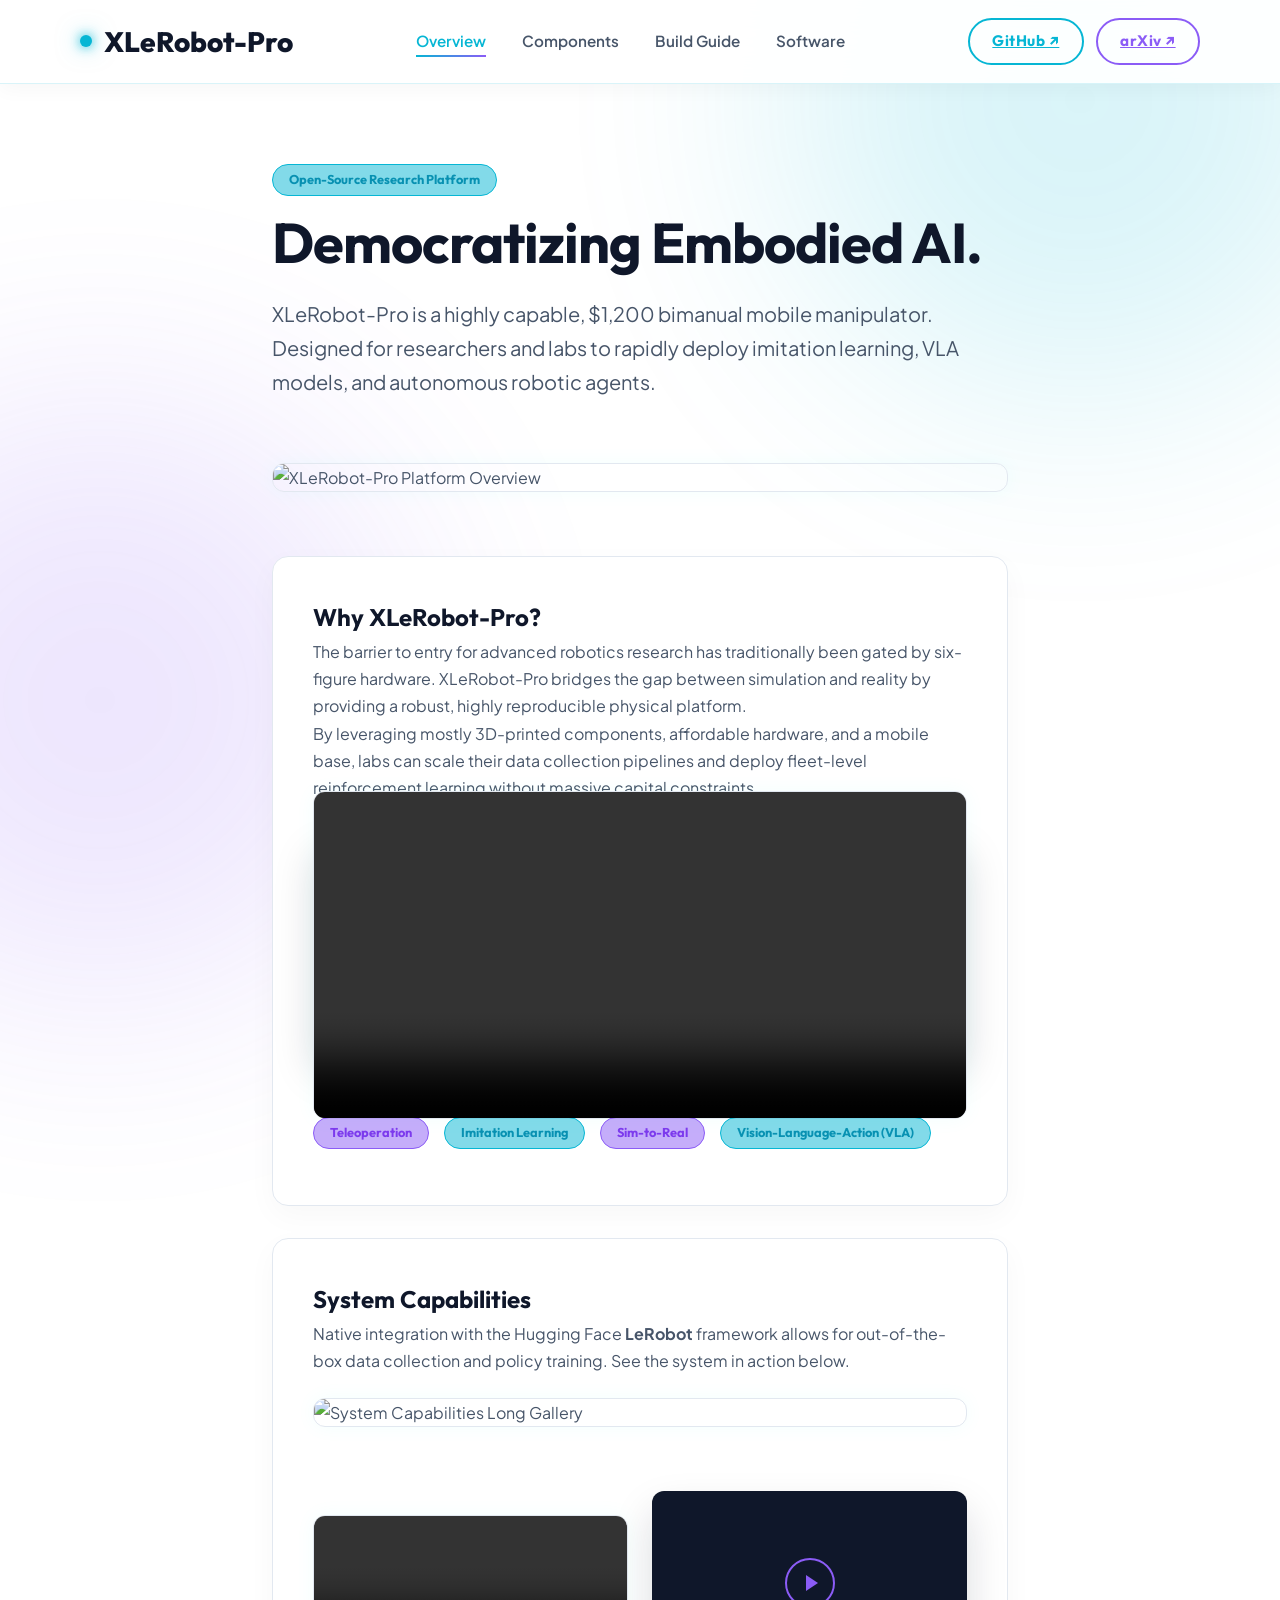
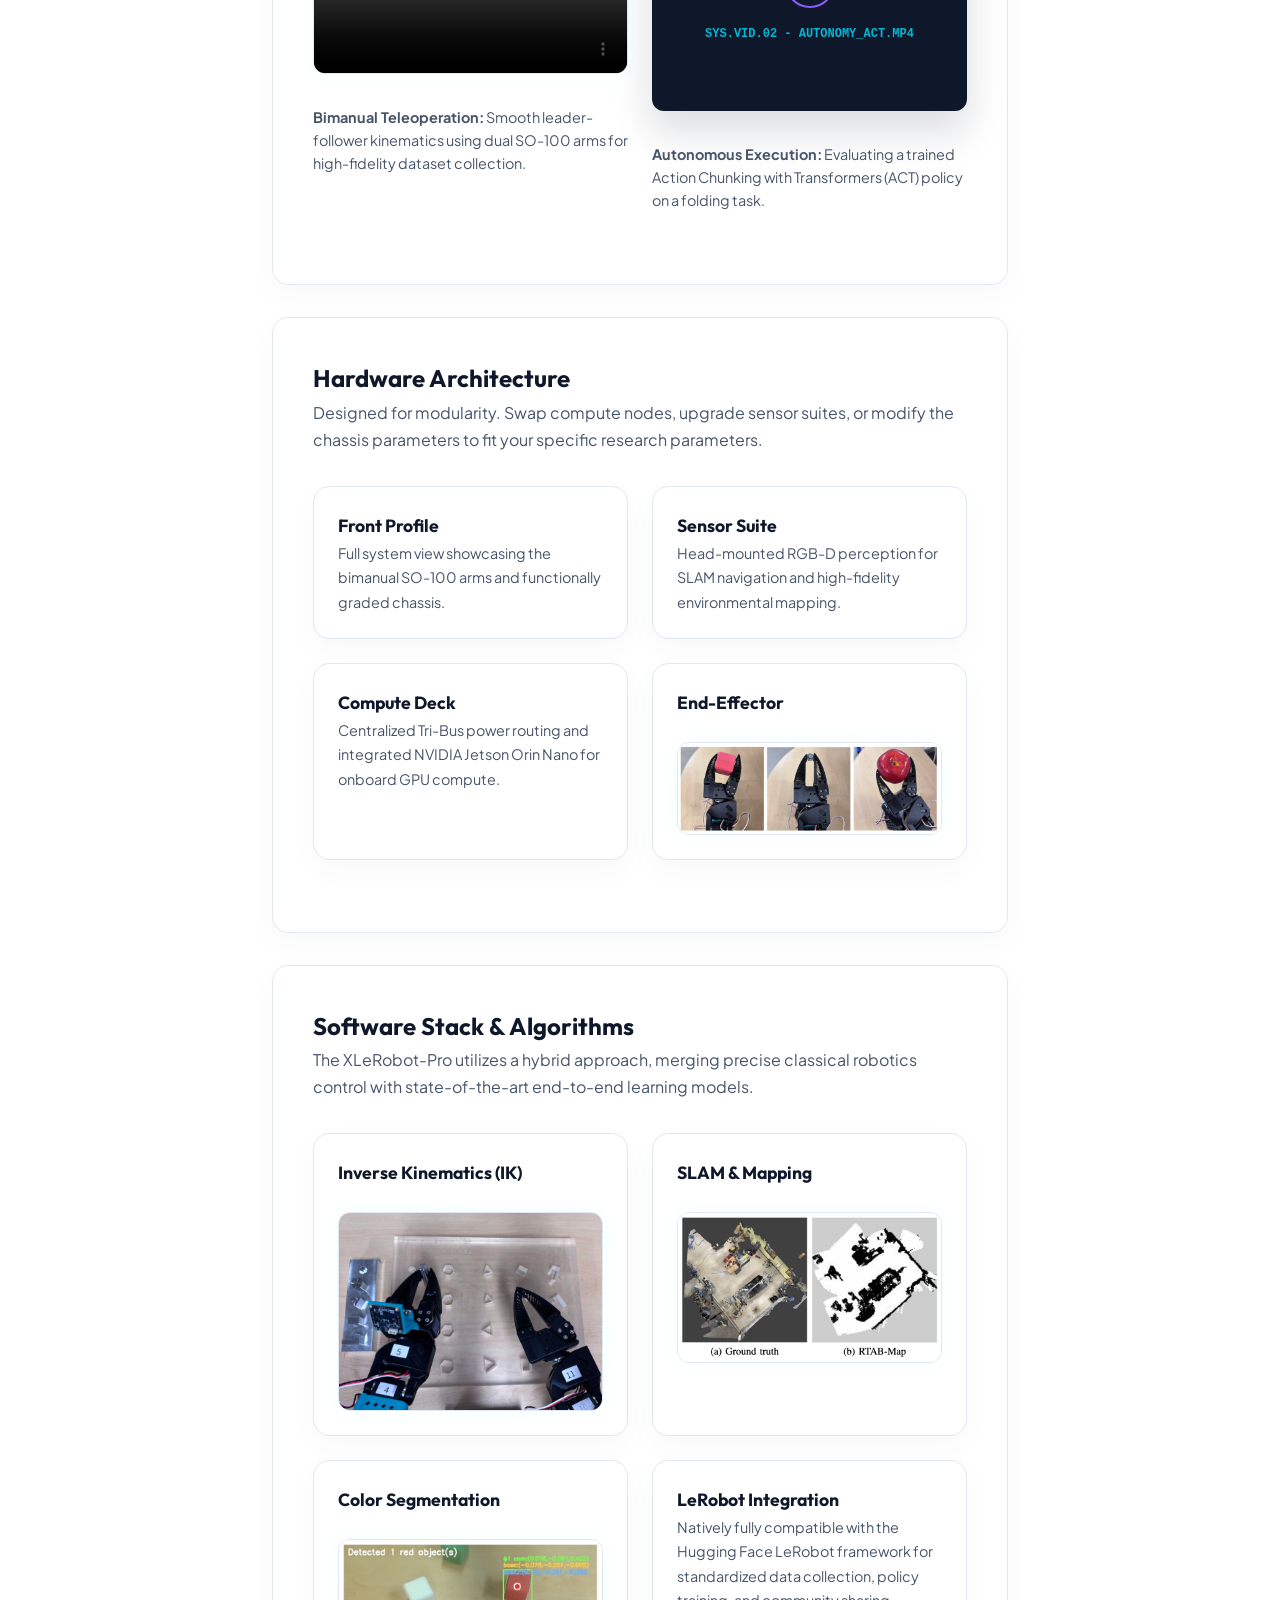
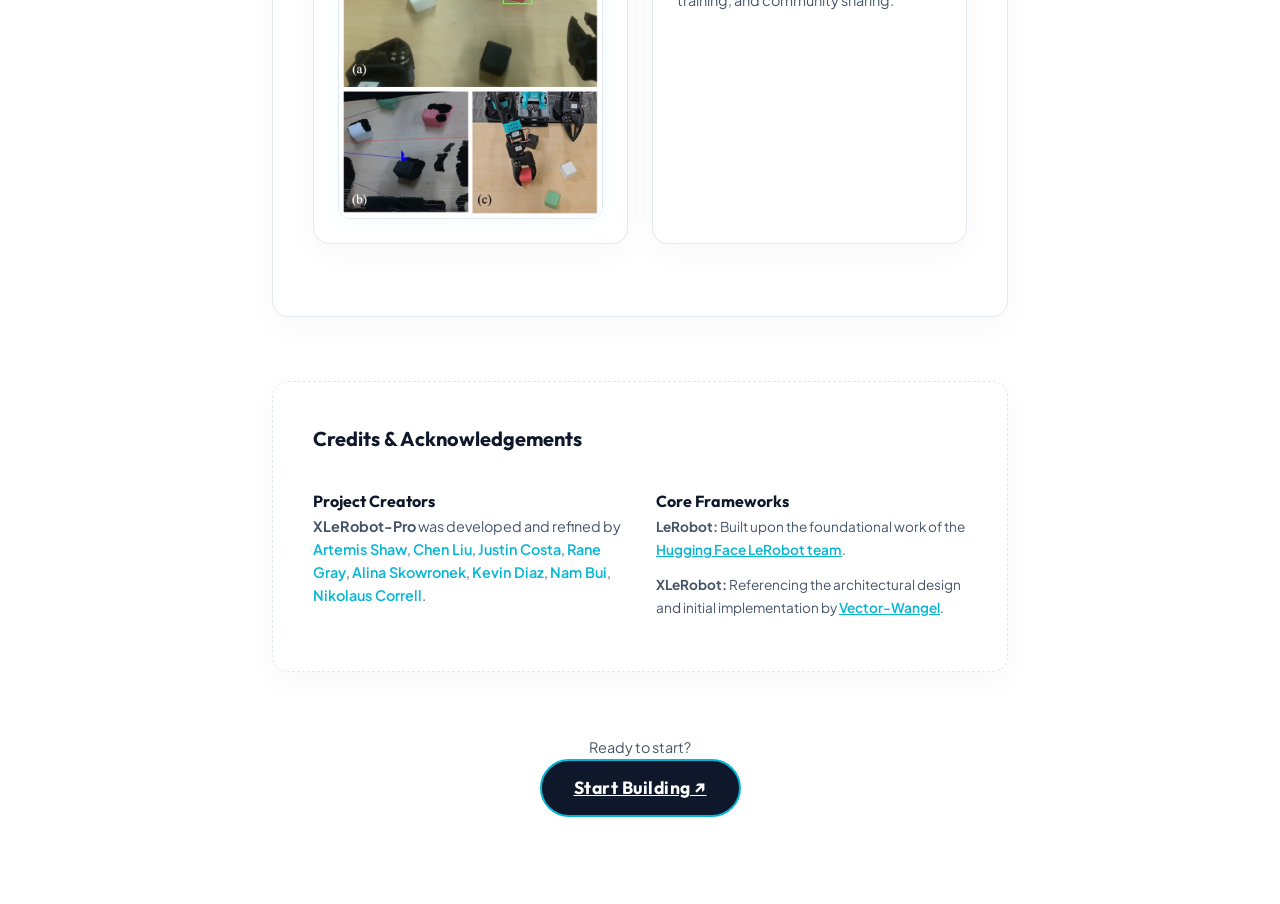
==== commit a03d86ed: "vids" ====
--- a/index.html
+++ b/index.html
@@ -39,10 +39,7 @@
         </header>
 
         <div class="hero-image-wrapper">
-            <div class="media-placeholder hero-size">
-                <span class="icon-large">🤖</span>
-                <span class="label-hero">[ HERO: XLEROBOT_SYSTEM_OVERVIEW.JPG ]</span>
-            </div>
+            <img src="media/images/hero.png" alt="XLeRobot-Pro Platform Overview" class="full-width-image mt-4">
         </div>
 
         <section class="card neon-hover-cyan">
@@ -50,6 +47,13 @@
             <p>The barrier to entry for advanced robotics research has traditionally been gated by six-figure hardware. XLeRobot-Pro bridges the gap between simulation and reality by providing a robust, highly reproducible physical platform.</p>
             <p>By leveraging mostly 3D-printed components, affordable hardware, and a mobile base, labs can scale their data collection pipelines and deploy fleet-level reinforcement learning without massive capital constraints.</p>
             
+            <div class="media-placeholder video-size mt-4 mb-4">
+                    <video class="full-width-image" controls autoplay loop muted playsinline>
+                        <source src="media/video/IROS_Video.mp4" type="video/mp4">
+                        Your browser does not support the video tag.
+                    </video>
+            </div>
+
             <div class="mt-4 flex-wrap-gap">
                 <span class="tech-badge purple">Teleoperation</span>
                 <span class="tech-badge">Imitation Learning</span>
@@ -62,12 +66,14 @@
             <h2>System Capabilities</h2>
             <p>Native integration with the Hugging Face <strong>LeRobot</strong> framework allows for out-of-the-box data collection and policy training. See the system in action below.</p>
             
+            <img src="media/images/grid.png" alt="System Capabilities Long Gallery" class="full-width-image mt-4 mb-4">
+
             <div class="grid-2 mt-4">
                 <div>
-                    <div class="media-placeholder video-size">
-                        <div class="play-icon"></div>
-                        <span class="label-small">SYS.VID.01 - TELEOPERATION.MP4</span>
-                    </div>
+                    <video class="full-width-image" controls autoplay loop muted playsinline>
+                        <source src="media/video/chen.mov" type="video/mp4">
+                        Your browser does not support the video tag.
+                    </video>
                     <p class="mt-4 credits-text"><strong>Bimanual Teleoperation:</strong> Smooth leader-follower kinematics using dual SO-100 arms for high-fidelity dataset collection.</p>
                 </div>
 
@@ -85,25 +91,55 @@
             <h2>Hardware Architecture</h2>
             <p>Designed for modularity. Swap compute nodes, upgrade sensor suites, or modify the chassis parameters to fit your specific research parameters.</p>
             
-            <div class="gallery-grid">
-                <div class="media-placeholder gallery-size">
-                    <span class="icon-med">📷</span>
-                    <span class="label-small">[ GALLERY: FRONT_PROFILE ]</span>
+            <div class="grid-2 mt-4">
+                <div class="card card-no-margin">
+                    
+                    <h3 class="font-med mt-2">Front Profile</h3>
+                    <p class="font-small">Full system view showcasing the bimanual SO-100 arms and functionally graded chassis.</p>
                 </div>
                 
-                <div class="media-placeholder gallery-size">
-                    <span class="icon-med">📷</span>
-                    <span class="label-small">[ GALLERY: SENSOR_SUITE ]</span>
+                <div class="card card-no-margin">
+                    
+                    <h3 class="font-med mt-2">Sensor Suite</h3>
+                    <p class="font-small">Head-mounted RGB-D perception for SLAM navigation and high-fidelity environmental mapping.</p>
                 </div>
                 
-                <div class="media-placeholder gallery-size">
-                    <span class="icon-med">📷</span>
-                    <span class="label-small">[ GALLERY: COMPUTE_DECK ]</span>
+                <div class="card card-no-margin">
+                    
+                    <h3 class="font-med mt-2">Compute Deck</h3>
+                    <p class="font-small">Centralized Tri-Bus power routing and integrated NVIDIA Jetson Orin Nano for onboard GPU compute.</p>
                 </div>
 
-                <div class="media-placeholder gallery-size">
-                    <span class="icon-med">📷</span>
-                    <span class="label-small">[ GALLERY: END_EFFECTOR ]</span>
+                <div class="card card-no-margin">
+                    <h3 class="font-med mt-2">End-Effector</h3>
+                    <img src="media/images/gripper.png" alt="Parallel jaw gripper" class="full-width-image mt-4">
+                </div>
+            </div>
+        </section>
+
+        <section class="card neon-hover-pink">
+            <h2>Software Stack & Algorithms</h2>
+            <p>The XLeRobot-Pro utilizes a hybrid approach, merging precise classical robotics control with state-of-the-art end-to-end learning models.</p>
+
+            <div class="grid-2 mt-4">
+                <div class="card card-no-margin">
+                    <h3 class="font-med">Inverse Kinematics (IK)</h3>
+                     <img src="media/images/board_close.jpg" alt="IK circuit board close-up" class="full-width-image mt-4">
+                </div>
+
+                <div class="card card-no-margin">
+                    <h3 class="font-med">SLAM & Mapping</h3>
+                    <img src="media/images/nav.png" alt="SLAM Navigation mapped environment" class="full-width-image mt-4">
+                </div>
+
+                <div class="card card-no-margin">
+                    <h3 class="font-med">Color Segmentation</h3>
+                    <img src="media/images/ik.png" alt="Color segmentation vision processing" class="full-width-image mt-4">
+                </div>
+
+                <div class="card card-no-margin">
+                    <h3 class="font-med">LeRobot Integration</h3>
+                    <p class="font-small mt-2">Natively fully compatible with the Hugging Face LeRobot framework for standardized data collection, policy training, and community sharing.</p>
                 </div>
             </div>
         </section>
--- a/styles.css
+++ b/styles.css
@@ -718,4 +718,15 @@
     border: 1px solid var(--neon-pink); 
     color: var(--neon-pink); 
     background: transparent;
+}
+
+.full-width-image {
+    width: 100%;
+    height: auto;
+    border-radius: 12px;
+    border: 1px solid var(--border-light);
+    margin-top: 1.5rem;
+    display: block;
+    /* Optional: Subtle glow to match your theme */
+    box-shadow: 0 0 20px rgba(0, 255, 242, 0.05);
 }
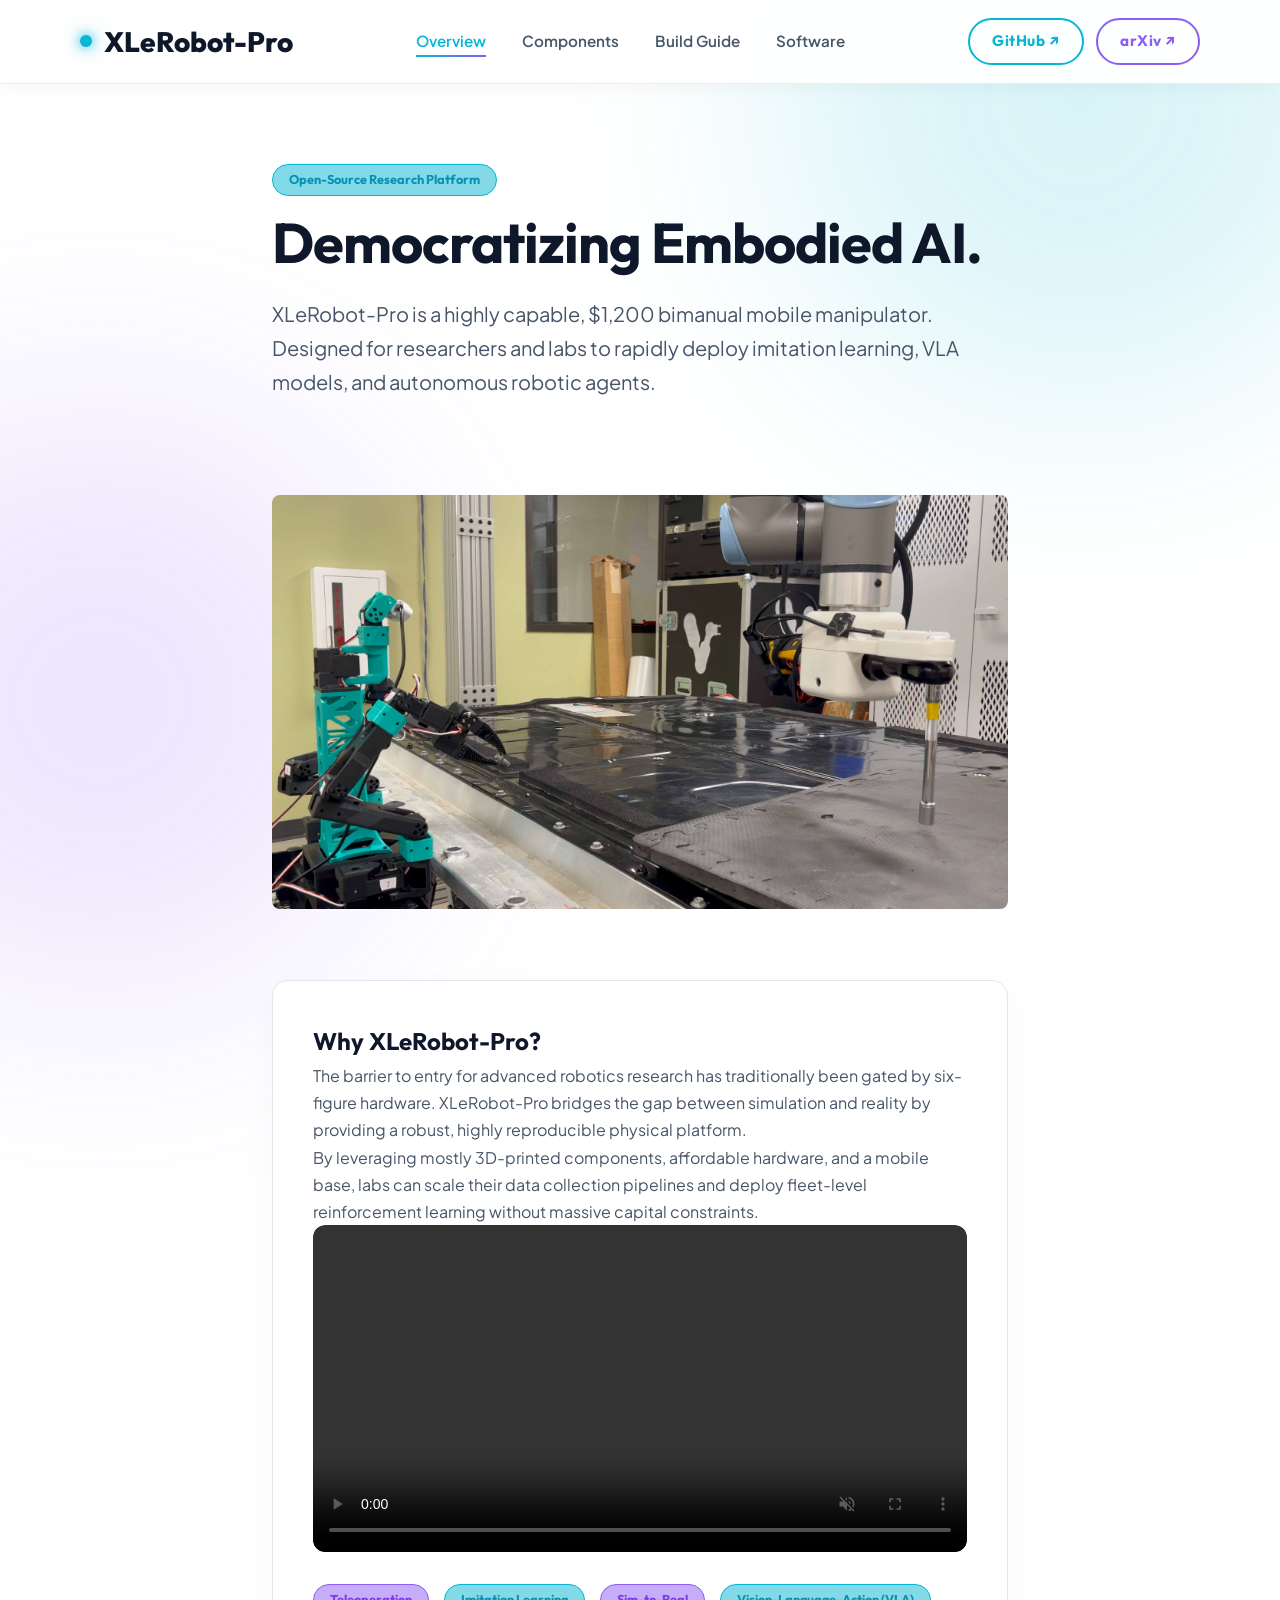
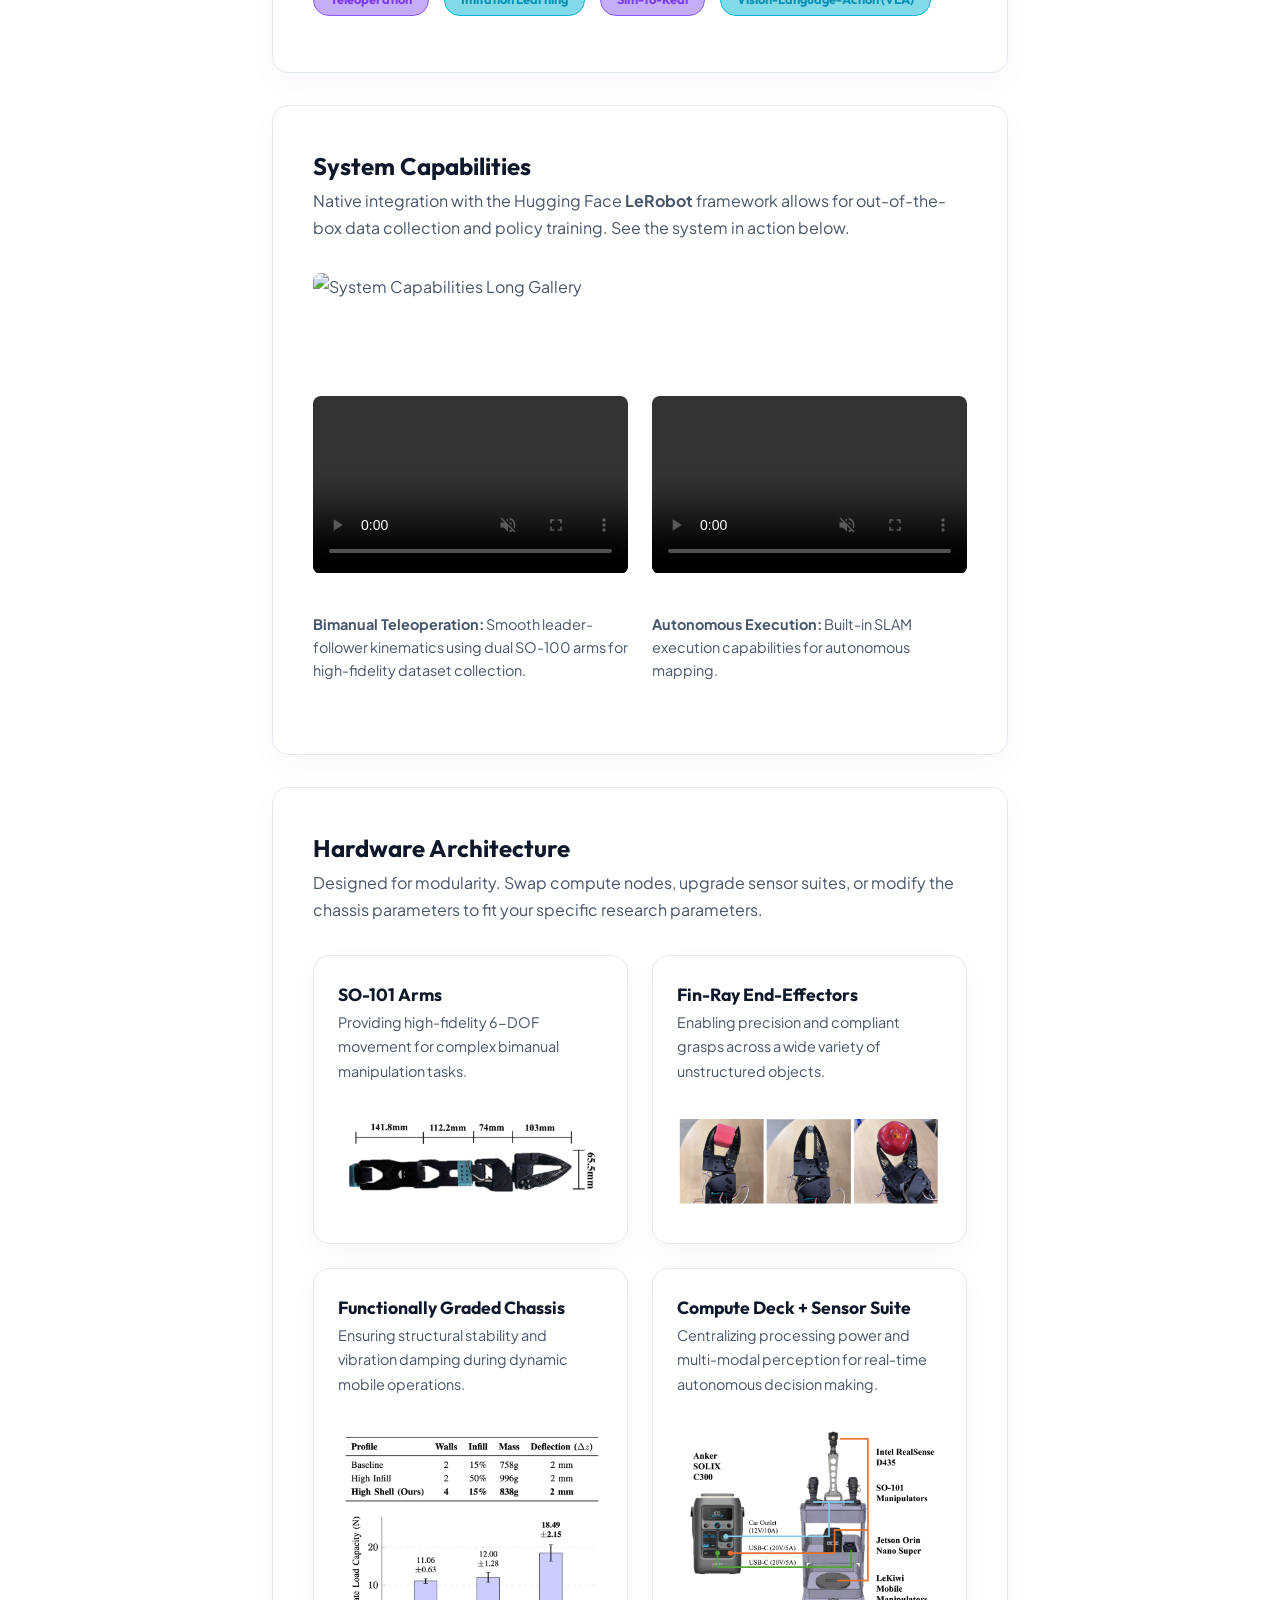
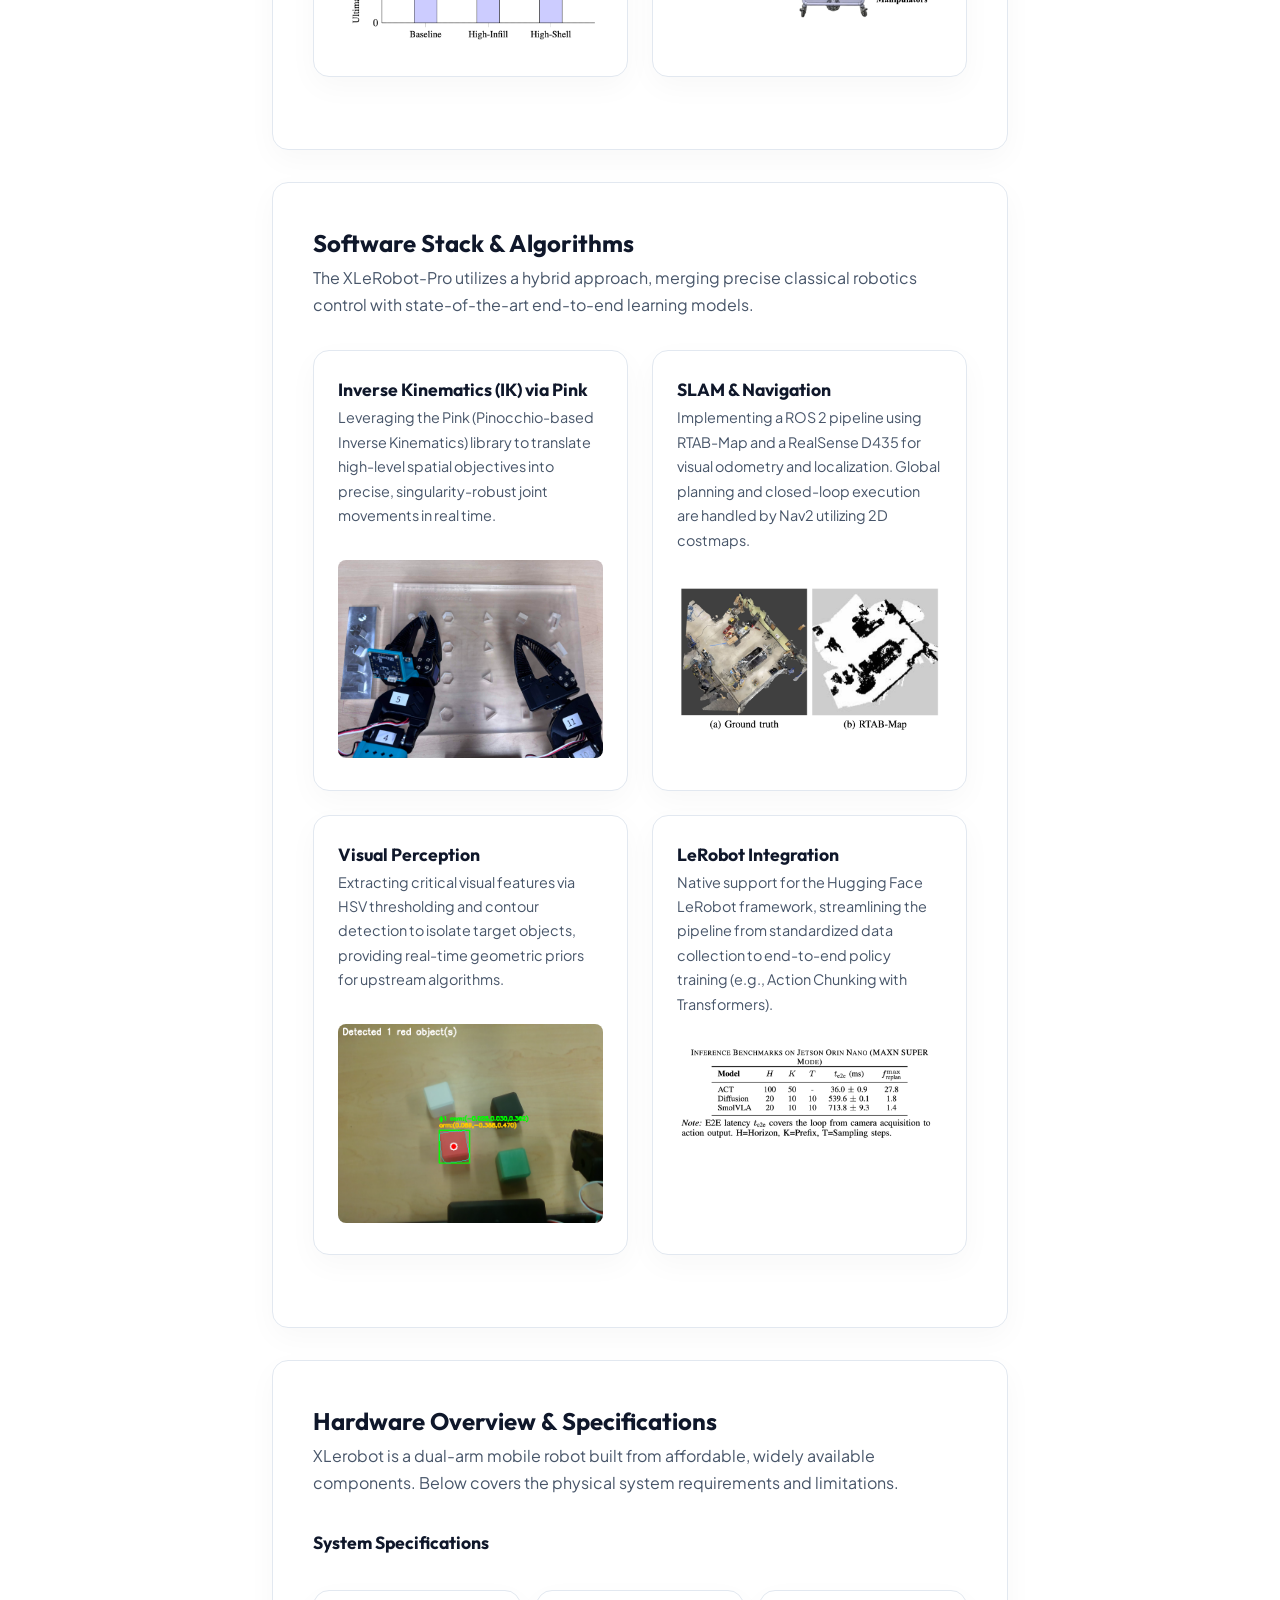
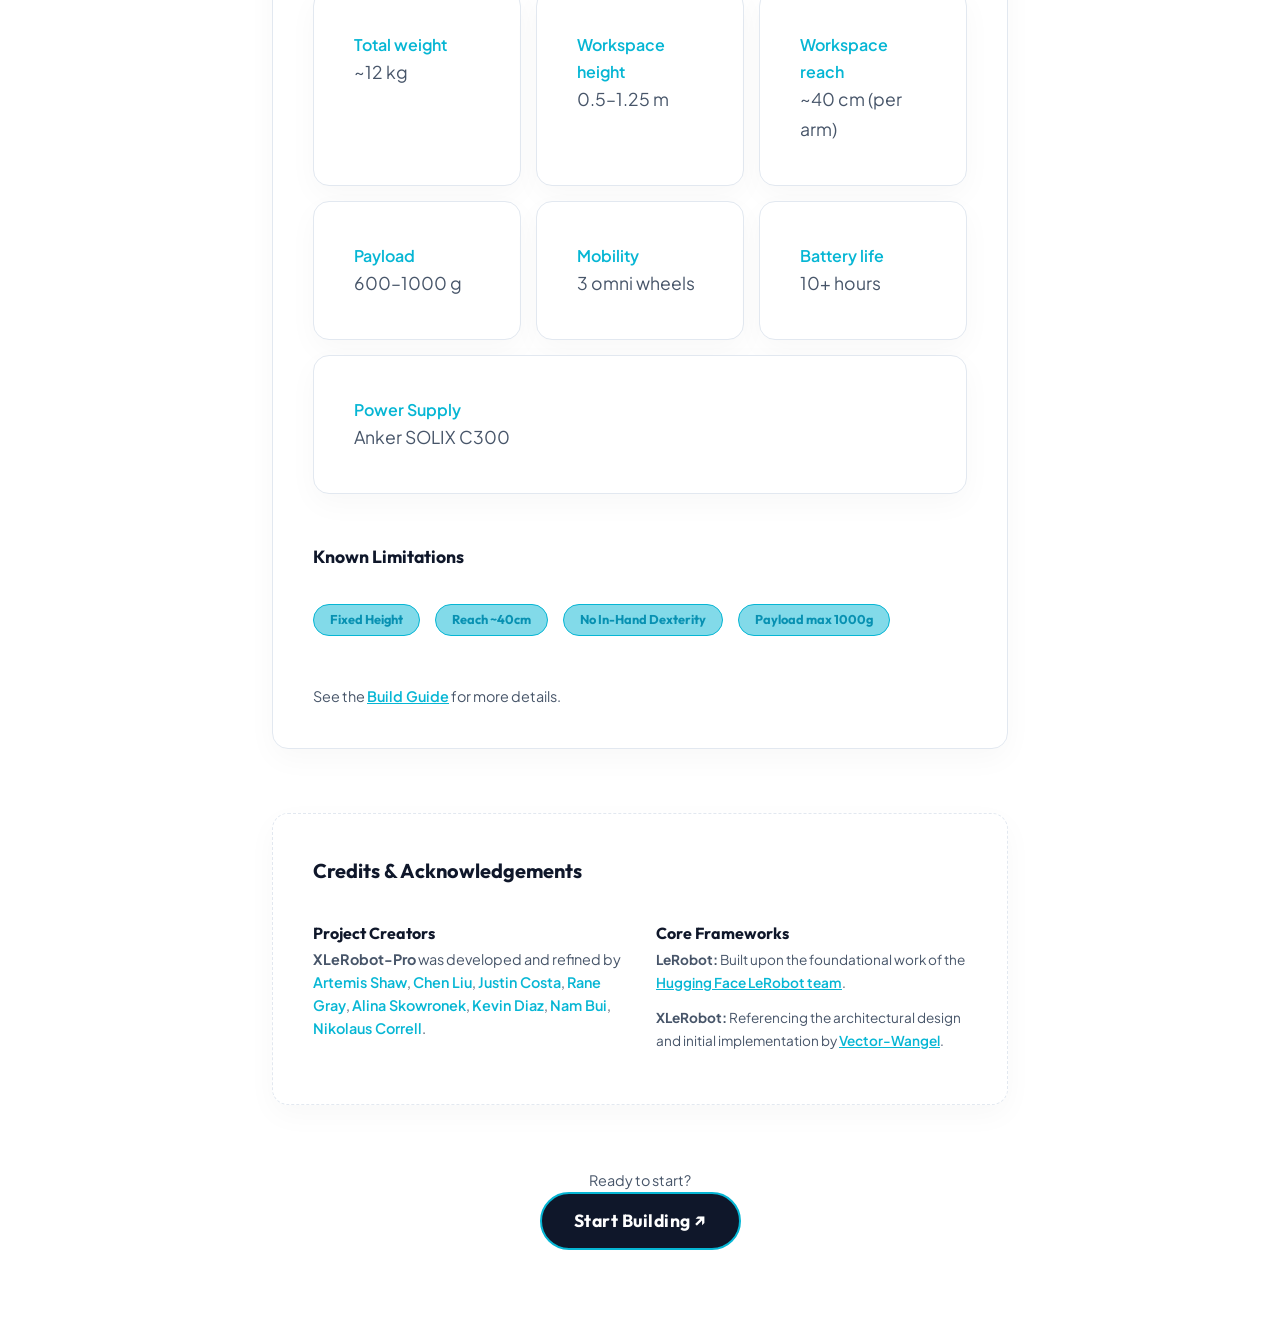
==== commit 2ee6ea4e: "index" ====
--- a/index.html
+++ b/index.html
@@ -39,7 +39,7 @@
         </header>
 
         <div class="hero-image-wrapper">
-            <img src="media/images/hero.png" alt="XLeRobot-Pro Platform Overview" class="full-width-image mt-4">
+            <img src="media/images/full_battery.jpg" alt="XLeRobot-Pro Platform Overview" class="full-width-image mt-4">
         </div>
 
         <section class="card neon-hover-cyan">
@@ -47,11 +47,11 @@
             <p>The barrier to entry for advanced robotics research has traditionally been gated by six-figure hardware. XLeRobot-Pro bridges the gap between simulation and reality by providing a robust, highly reproducible physical platform.</p>
             <p>By leveraging mostly 3D-printed components, affordable hardware, and a mobile base, labs can scale their data collection pipelines and deploy fleet-level reinforcement learning without massive capital constraints.</p>
             
-            <div class="media-placeholder video-size mt-4 mb-4">
-                    <video class="full-width-image" controls autoplay loop muted playsinline>
-                        <source src="media/video/IROS_Video.mp4" type="video/mp4">
-                        Your browser does not support the video tag.
-                    </video>
+            <div class="mt-4 mb-4" style="max-width: 800px; margin: 0 auto; border-radius: 12px; overflow: hidden;">
+                <video style="width: 100%; height: auto; display: block; border-radius: 12px;" controls autoplay loop muted playsinline>
+                    <source src="media/video/IROS_Video.mp4" type="video/mp4">
+                    Your browser does not support the video tag.
+                </video>
             </div>
 
             <div class="mt-4 flex-wrap-gap">
@@ -78,11 +78,11 @@
                 </div>
 
                 <div>
-                    <div class="media-placeholder video-size purple-border">
-                        <div class="play-icon purple-border"></div>
-                        <span class="label-small text-neon purple">SYS.VID.02 - AUTONOMY_ACT.MP4</span>
-                    </div>
-                    <p class="mt-4 credits-text"><strong>Autonomous Execution:</strong> Evaluating a trained Action Chunking with Transformers (ACT) policy on a folding task.</p>
+                    <video class="full-width-image" controls autoplay loop muted playsinline>
+                        <source src="media/video/SLAM.mp4" type="video/mp4">
+                        Your browser does not support the video tag.
+                    </video>
+                    <p class="mt-4 credits-text"><strong>Autonomous Execution:</strong> Built-in SLAM execution capabilities for autonomous mapping.</p>
                 </div>
             </div>
         </section>
@@ -93,26 +93,27 @@
             
             <div class="grid-2 mt-4">
                 <div class="card card-no-margin">
-                    
-                    <h3 class="font-med mt-2">Front Profile</h3>
-                    <p class="font-small">Full system view showcasing the bimanual SO-100 arms and functionally graded chassis.</p>
+                    <h3 class="font-med mt-2">SO-101 Arms</h3>
+                    <p class="font-small mt-2">Providing high-fidelity 6-DOF movement for complex bimanual manipulation tasks.</p>
+                    <img src="media/images/arm.png" alt="SO-101 robotic arm" class="full-width-image mt-4">
                 </div>
                 
                 <div class="card card-no-margin">
-                    
-                    <h3 class="font-med mt-2">Sensor Suite</h3>
-                    <p class="font-small">Head-mounted RGB-D perception for SLAM navigation and high-fidelity environmental mapping.</p>
+                    <h3 class="font-med mt-2">Fin-Ray End-Effectors</h3>
+                    <p class="font-small mt-2">Enabling precision and compliant grasps across a wide variety of unstructured objects.</p>
+                    <img src="media/images/gripper.png" alt="Fin-ray end-effector" class="full-width-image mt-4">
+                </div>
+
+                <div class="card card-no-margin">
+                    <h3 class="font-med mt-2">Functionally Graded Chassis</h3>
+                    <p class="font-small mt-2">Ensuring structural stability and vibration damping during dynamic mobile operations.</p>
+                    <img src="media/images/chassis.png" alt="Functionally graded chassis" class="full-width-image mt-4">
                 </div>
                 
                 <div class="card card-no-margin">
-                    
-                    <h3 class="font-med mt-2">Compute Deck</h3>
-                    <p class="font-small">Centralized Tri-Bus power routing and integrated NVIDIA Jetson Orin Nano for onboard GPU compute.</p>
-                </div>
-
-                <div class="card card-no-margin">
-                    <h3 class="font-med mt-2">End-Effector</h3>
-                    <img src="media/images/gripper.png" alt="Parallel jaw gripper" class="full-width-image mt-4">
+                    <h3 class="font-med mt-2">Compute Deck + Sensor Suite</h3>
+                    <p class="font-small mt-2">Centralizing processing power and multi-modal perception for real-time autonomous decision making.</p>
+                    <img src="media/images/schematic.png" alt="Compute deck and sensor suite schematic" class="full-width-image mt-4">
                 </div>
             </div>
         </section>
@@ -123,24 +124,79 @@
 
             <div class="grid-2 mt-4">
                 <div class="card card-no-margin">
-                    <h3 class="font-med">Inverse Kinematics (IK)</h3>
-                     <img src="media/images/board_close.jpg" alt="IK circuit board close-up" class="full-width-image mt-4">
-                </div>
-
-                <div class="card card-no-margin">
-                    <h3 class="font-med">SLAM & Mapping</h3>
+                    <h3 class="font-med">Inverse Kinematics (IK) via Pink</h3>
+                    <p class="font-small mt-2">Leveraging the Pink (Pinocchio-based Inverse Kinematics) library to translate high-level spatial objectives into precise, singularity-robust joint movements in real time.</p>
+                    <img src="media/images/board_close.jpg" alt="IK impelementation on peg-in-hole board, close-up" class="full-width-image mt-4">
+                </div>
+
+                <div class="card card-no-margin">
+                    <h3 class="font-med">SLAM & Navigation</h3>
+                    <p class="font-small mt-2">Implementing a ROS 2 pipeline using RTAB-Map and a RealSense D435 for visual odometry and localization. Global planning and closed-loop execution are handled by Nav2 utilizing 2D costmaps.</p>
                     <img src="media/images/nav.png" alt="SLAM Navigation mapped environment" class="full-width-image mt-4">
                 </div>
 
                 <div class="card card-no-margin">
-                    <h3 class="font-med">Color Segmentation</h3>
+                    <h3 class="font-med">Visual Perception</h3>
+                    <p class="font-small mt-2">Extracting critical visual features via HSV thresholding and contour detection to isolate target objects, providing real-time geometric priors for upstream algorithms.</p>
                     <img src="media/images/ik.png" alt="Color segmentation vision processing" class="full-width-image mt-4">
                 </div>
 
                 <div class="card card-no-margin">
                     <h3 class="font-med">LeRobot Integration</h3>
-                    <p class="font-small mt-2">Natively fully compatible with the Hugging Face LeRobot framework for standardized data collection, policy training, and community sharing.</p>
-                </div>
+                    <p class="font-small mt-2">Native support for the Hugging Face LeRobot framework, streamlining the pipeline from standardized data collection to end-to-end policy training (e.g., Action Chunking with Transformers).</p>
+                     <img src="media/images/ai.png" alt="NFERENCE BENCHMARKS ON JETSON ORIN NANO (MAXN SUPER
+MODE)" class="full-width-image mt-4">
+                </div>
+            </div>
+        </section>
+
+        <section class="card">
+            <h2>Hardware Overview & Specifications</h2>
+            <p>XLerobot is a dual-arm mobile robot built from affordable, widely available components. Below covers the physical system requirements and limitations.</p>
+            
+            <div class="mt-4">
+                <h3 class="font-med">System Specifications</h3>
+                <div class="flex-wrap-gap mt-4">
+                    <div class="card card-no-margin" style="flex: 1 1 150px;">
+                        <span class="label-small text-neon cyan">Total weight</span>
+                        <p class="font-med mt-2">~12 kg</p>
+                    </div>
+                    <div class="card card-no-margin" style="flex: 1 1 150px;">
+                        <span class="label-small text-neon purple">Workspace height</span>
+                        <p class="font-med mt-2">0.5–1.25 m</p>
+                    </div>
+                    <div class="card card-no-margin" style="flex: 1 1 150px;">
+                        <span class="label-small text-neon cyan">Workspace reach</span>
+                        <p class="font-med mt-2">~40 cm (per arm)</p>
+                    </div>
+                    <div class="card card-no-margin" style="flex: 1 1 150px;">
+                        <span class="label-small text-neon purple">Payload</span>
+                        <p class="font-med mt-2">600–1000 g</p>
+                    </div>
+                    <div class="card card-no-margin" style="flex: 1 1 150px;">
+                        <span class="label-small text-neon cyan">Mobility</span>
+                        <p class="font-med mt-2">3 omni wheels</p>
+                    </div>
+                    <div class="card card-no-margin" style="flex: 1 1 150px;">
+                        <span class="label-small text-neon purple">Battery life</span>
+                        <p class="font-med mt-2">10+ hours</p>
+                    </div>
+                    <div class="card card-no-margin" style="flex: 1 1 200px;">
+                        <span class="label-small text-neon cyan">Power Supply</span>
+                        <p class="font-med mt-2">Anker SOLIX C300</p>
+                    </div>
+                </div>
+            </div>
+
+            <div class="mt-large" style="margin-top: 3rem;">
+                <h3 class="font-med">Known Limitations</h3>
+                <div class="flex-wrap-gap mt-4">
+                    <span class="tech-badge">Fixed Height</span>
+                    <span class="tech-badge">Reach ~40cm</span>
+                    <span class="tech-badge">No In-Hand Dexterity</span>
+                    <span class="tech-badge">Payload max 1000g</span>
+                </div>
+                <p class="font-small mt-4 text-muted">See the <a href="build-guide.html" class="text-neon text-underline">Build Guide</a> for more details.</p>
             </div>
         </section>
 
--- a/styles.css
+++ b/styles.css
@@ -161,12 +161,14 @@
     transition: all 0.3s cubic-bezier(0.4, 0, 0.2, 1);
     position: relative;
     overflow: hidden;
+    text-decoration: none;
 }
 
 .btn-github {
     border: 2px solid var(--neon-cyan);
     color: var(--neon-cyan);
     background: transparent;
+    text-decoration: none;
 }
 
 .btn-github:hover {
@@ -174,12 +176,14 @@
     color: white;
     box-shadow: 0 0 25px 8px var(--neon-cyan-glow);
     transform: translateY(-2px);
+    text-decoration: none;
 }
 
 .btn-arxiv {
     border: 2px solid var(--neon-purple);
     color: var(--neon-purple);
     background: transparent;
+    text-decoration: none;
 }
 
 .btn-arxiv:hover {
@@ -187,6 +191,7 @@
     color: white;
     box-shadow: 0 0 25px 8px var(--neon-purple-glow);
     transform: translateY(-2px);
+    text-decoration: none;
 }
 
 /* --- PAGE LAYOUT --- */
@@ -429,6 +434,7 @@
     font-size: 1.1rem;
     background: var(--text-main);
     color: var(--bg-page);
+    text-decoration: none;
 }
 
 /* --- TUTORIAL SPECIFIC CLASSES --- */
@@ -669,6 +675,7 @@
     border: 1px solid var(--neon-cyan); 
     color: var(--neon-cyan); 
     background: transparent;
+    text-decoration: none;
 }
 
 /* --- SOFTWARE SETUP UTILITIES --- */
@@ -718,15 +725,24 @@
     border: 1px solid var(--neon-pink); 
     color: var(--neon-pink); 
     background: transparent;
-}
-
+    text-decoration: none;
+}
+
+/* 1. Base rule applies to BOTH images and videos */
 .full-width-image {
     width: 100%;
-    height: auto;
-    border-radius: 12px;
-    border: 1px solid var(--border-light);
-    margin-top: 1.5rem;
-    display: block;
-    /* Optional: Subtle glow to match your theme */
-    box-shadow: 0 0 20px rgba(0, 255, 242, 0.05);
-}+    border-radius: 8px; /* Optional: keep this if you liked the rounded corners */
+}
+
+/* 2. Target ONLY videos with that class to force them to the exact same size */
+video.full-width-image {
+    aspect-ratio: 16 / 9; 
+    object-fit: cover; 
+}
+
+/* 3. Target ONLY images with that class so they scale naturally without cropping */
+img.full-width-image {
+    height: auto; 
+    object-fit: initial; /* Resets any lingering object-fit rules */
+}
+
